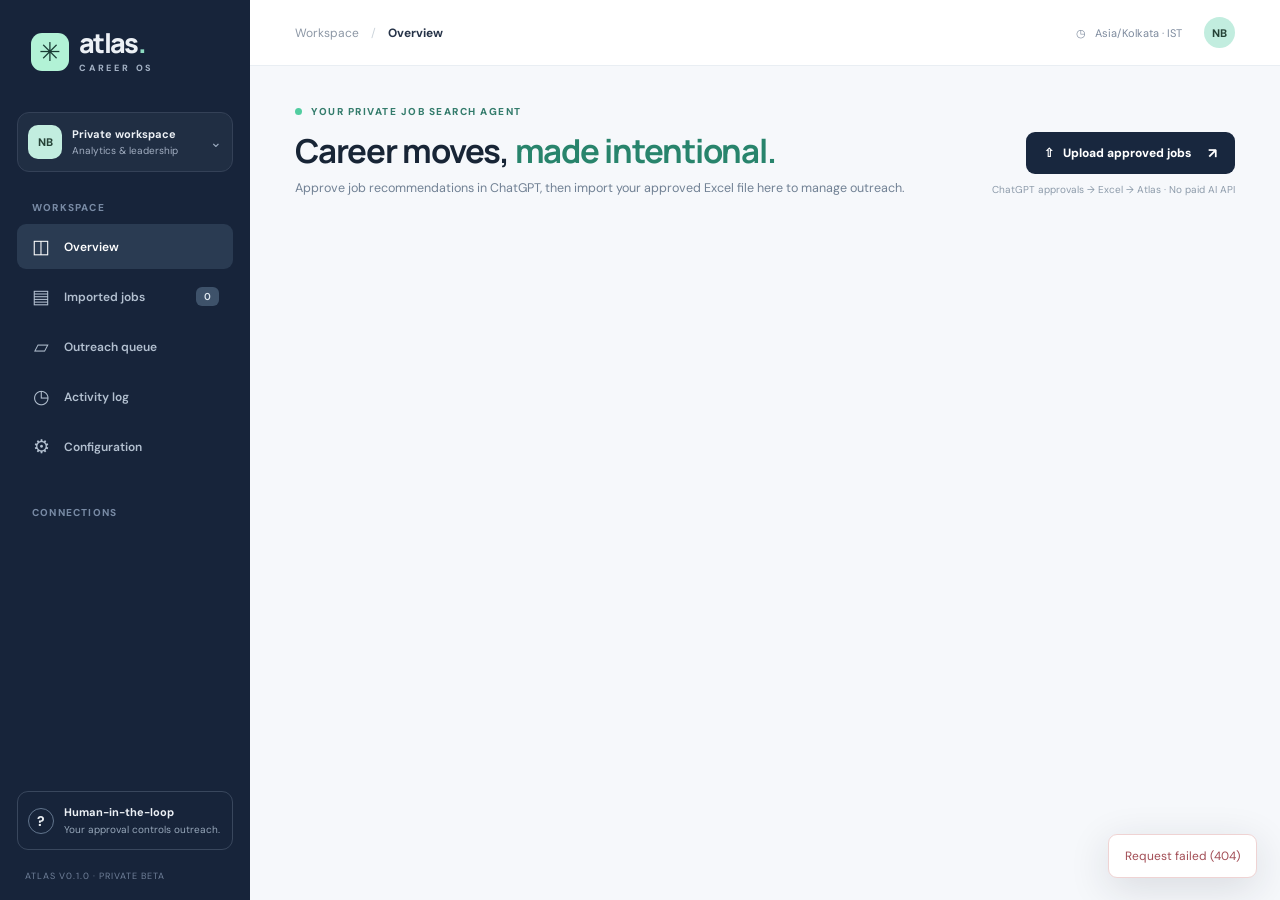
==== public/index.html @ c406265d "Fix email-only and LinkedIn-only contact import, plus re-import recovery" ====
<!doctype html>
<html lang="en"><head>
  <meta charset="utf-8"><meta name="viewport" content="width=device-width,initial-scale=1"/>
  <meta name="theme-color" content="#17253a"/>
  <title>Atlas — Career OS</title>
  <style>
@import url('https://fonts.googleapis.com/css2?family=DM+Sans:wght@400;500;600;700;800&family=Manrope:wght@400;500;600;700;800&display=swap');
:root{--ink:#182536;--muted:#728092;--line:#e8edf2;--canvas:#f6f8fb;--white:#fff;--green:#177c65;--teal:#6ed6b2;--blue:#365fcb;--sidebar:#17243a;--radius:16px;--shadow:0 12px 32px rgba(23,36,58,.04)}
*{box-sizing:border-box}body{margin:0;background:var(--canvas);color:var(--ink);font-family:'DM Sans',Arial,sans-serif;font-size:14px}button,input,select,textarea{font:inherit}button{cursor:pointer}a{color:var(--blue);text-decoration:none}a:hover{text-decoration:underline}.app-shell{display:flex;min-height:100vh}.sidebar{width:250px;flex-shrink:0;display:flex;flex-direction:column;background:var(--sidebar);color:#ecf0f5;padding:29px 17px 18px;min-height:100vh;position:sticky;top:0;height:100vh}.brand{display:flex;align-items:center;gap:10px;margin:0 14px 38px}.brand-mark{width:38px;height:38px;background:#b2f2d6;color:#193b34;border-radius:11px;font-size:26px;display:flex;align-items:center;justify-content:center;line-height:1}.brand strong{font:800 27px 'Manrope',sans-serif;letter-spacing:-1.7px;line-height:1}.brand-dot{color:#8cdbc1}.brand small{display:block;font-size:9px;letter-spacing:2.8px;color:#a3b1c4;font-weight:800;margin-top:5px}.workspace{border:1px solid #344157;background:#202e43;border-radius:12px;padding:12px 10px;display:flex;align-items:center;gap:10px;margin:0 0 29px}.workspace-avatar,.top-avatar{width:34px;height:34px;flex-shrink:0;border-radius:10px;background:#c2eddf;color:#254236;display:grid;place-items:center;font-size:11px;font-weight:800}.workspace strong,.workspace small{display:block;font-size:11px}.workspace strong{font-weight:700}.workspace small{color:#a2aec1;margin-top:3px;font-size:10px}.chevron{margin-left:auto;color:#9cacc0}.nav-label{padding-left:15px;margin-bottom:10px;color:#788aa4;font-size:10px;font-weight:800;letter-spacing:1.2px}.side-nav{display:flex;flex-direction:column;gap:5px}.nav-item{display:flex;align-items:center;gap:13px;width:100%;padding:13px 14px;border:0;background:transparent;color:#b3c0d0;border-radius:9px;text-align:left;font-weight:600;font-size:12px;transition:.15s}.nav-item.active,.nav-item:hover{background:#2a3b52;color:#fff}.nav-ico{font-size:19px;line-height:1;width:20px;display:grid;place-items:center;font-weight:400}.nav-count{margin-left:auto;background:#3e526a;color:#dfe7ef;border-radius:6px;padding:3px 8px;font-size:10px}.connected-label{margin-top:37px}.integration-sidebar{padding:0 14px;display:grid;gap:16px}.side-connection{display:flex;align-items:center;gap:10px;color:#bec9d8;font-size:12px}.service-icon{width:19px;height:19px;border-radius:6px;background:#35455d;display:grid;place-items:center;font-weight:700;color:#d7e4f5}.service-status{margin-left:auto;width:7px;height:7px;background:#66758a;border-radius:100%}.service-status.connected{background:#68dcaa}.sidebar-foot{margin-top:auto}.sidebar-help{display:flex;align-items:center;gap:10px;border:1px solid #39475d;border-radius:11px;padding:13px 10px}.help-icon{border:1px solid #62758d;border-radius:50%;width:26px;height:26px;display:grid;place-items:center;font-weight:800}.sidebar-help strong,.sidebar-help small{display:block;font-size:11px}.sidebar-help small{font-size:10px;color:#97a7ba;margin-top:4px}.sidebar-version{margin:20px 8px 0;font-size:9px;letter-spacing:1px;color:#71819a}.main{flex:1;min-width:0}.topbar{height:66px;border-bottom:1px solid #e9eef3;background:#fff;display:flex;align-items:center;justify-content:space-between;padding:0 45px}.top-left,.top-right{display:flex;align-items:center;gap:22px}.breadcrumb{color:#8c97a5;font-size:12px}.breadcrumb span{padding:0 9px;color:#ccd4db}.breadcrumb strong{color:#273449;font-weight:700}.timezone{font-size:11px;color:#7e8b9e}.top-avatar{width:31px;height:31px;border-radius:50%}.mobile-menu{display:none;background:none;border:0;color:var(--ink);font-size:24px}.page{max-width:1480px;margin:auto;padding:39px 45px 80px}.hero{display:flex;justify-content:space-between;align-items:flex-end;gap:22px;margin-bottom:28px}.eyebrow{font-size:10px;font-weight:800;letter-spacing:1.5px;color:#347c6c;display:flex;align-items:center;gap:9px}.eyebrow-dot{width:7px;height:7px;background:#51cda0;border-radius:50%}h1{font-family:Manrope,sans-serif;font-size:33px;line-height:1.32;letter-spacing:-1.25px;margin:11px 0 7px}h1 em{font-style:normal;color:#28846c}.hero p{color:#718194;margin:0;font-size:12.5px}.hero-side{display:flex;flex-direction:column;align-items:flex-end;gap:9px}.hero-side small{color:#8d9baa;font-size:10px}.btn{border:1px solid transparent;padding:11px 17px;border-radius:9px;display:inline-flex;align-items:center;gap:9px;font-size:12px;font-weight:800;transition:transform .1s,background .1s}.btn:hover{transform:translateY(-1px);text-decoration:none}.btn-dark{background:#18273e;color:#fff}.btn-dark:hover{background:#2c4568}.btn-dark span{font-size:14px;margin-left:8px}.btn-ghost{background:#fff;border-color:#dfe6ed;color:#263448}.btn-green{background:#e5f6ee;border-color:#c7e9d9;color:#187b61}.btn-red{background:#fff0f1;border-color:#ffdee0;color:#c0525c}.btn-small{padding:8px 12px;font-size:11px}.btn[disabled]{opacity:.48;cursor:not-allowed;transform:none}.notice{display:flex;gap:13px;align-items:center;margin:0 0 25px;border-radius:10px;border:1px solid #eedfbc;background:#fffaf0;padding:12px 15px;color:#8b6a2c;font-size:11.5px}.notice strong{margin-right:4px}.notice i{background:#f4e6c7;border-radius:7px;width:26px;height:26px;display:grid;place-items:center;font-style:normal;font-weight:800}.metrics{display:grid;grid-template-columns:repeat(4,minmax(0,1fr));gap:17px;margin-bottom:30px}.metric{background:#fff;border:1px solid #e8edf2;border-radius:14px;padding:19px 20px;box-shadow:var(--shadow)}.metric-top{display:flex;align-items:center;justify-content:space-between;color:#8291a1;font-size:11px;font-weight:600}.metric-icon{width:30px;height:30px;display:grid;place-items:center;border-radius:9px;background:#eaf4ff;color:#447ac9;font-size:17px}.metric-icon.green{background:#eaf7f0;color:#1b906b}.metric-icon.orange{background:#fff4e5;color:#bd8742}.metric-icon.purple{background:#f1edff;color:#8261bf}.metric-number{font:800 31px Manrope,sans-serif;letter-spacing:-1.5px;margin:15px 0 6px}.metric-trend{font-size:10px;color:#8e9cab}.metric-trend strong{color:#27866e;font-weight:700}.content-grid{display:grid;grid-template-columns:minmax(450px,1.34fr) minmax(355px,1fr);gap:23px}.panel{border:1px solid var(--line);border-radius:15px;background:#fff;box-shadow:var(--shadow);overflow:hidden}.panel-head{padding:21px 23px 18px;display:flex;justify-content:space-between;align-items:center;gap:12px;border-bottom:1px solid #edf0f4}.panel-head h2{font:800 15px Manrope,sans-serif;margin:0;letter-spacing:-.25px}.panel-head small{display:block;color:#9aabb8;font-size:10px;margin-top:5px;font-weight:500}.panel-head .link-button{font-size:11px;font-weight:800;color:#418c77;border:0;background:none;padding:5px}.filters{display:flex;align-items:center;gap:7px;margin:15px 23px 8px;flex-wrap:wrap}.filter{border:0;background:transparent;color:#8795a4;font-size:11px;font-weight:700;padding:7px 11px;border-radius:7px}.filter.active{color:#2b6758;background:#eaf5ef}.search-field{margin-left:auto;padding:7px 9px;border:1px solid #e5ebf1;border-radius:8px;min-width:145px;width:156px;outline:none;color:#26394c;font-size:10px}.job-list{padding:0 14px 11px}.job-card{display:flex;gap:12px;padding:17px 12px 16px;border-bottom:1px solid #eef1f4;border-radius:9px;cursor:pointer;transition:background .16s}.job-card:last-child{border-bottom:0}.job-card:hover,.job-card.selected{background:#f5faf7}.company-icon{flex-shrink:0;width:39px;height:39px;border:1px solid #e6edf3;border-radius:11px;display:grid;place-items:center;background:#f8fafc;font-weight:900;color:#536b87;font-size:17px}.job-summary{flex:1;min-width:0}.job-row-top{display:flex;justify-content:space-between;gap:8px;align-items:flex-start}.job-title{font-size:12px;font-weight:800;line-height:1.45;color:#203049}.job-company{margin:5px 0 8px;font-size:11px;color:#7b8799}.job-tags{display:flex;align-items:center;gap:7px;flex-wrap:wrap}.tag{font-size:10px;color:#738194;border:1px solid #e4eaf0;padding:4px 7px;border-radius:5px;background:#fff}.tag.demo{color:#956c3e;border-color:#ead8bd;background:#fff8ea}.tag.green{color:#167d61;border-color:#d4eadf;background:#edf9f3}.tag.soft{border:0;background:#f0f4f7}.mini-score{font:800 13px Manrope,sans-serif;color:#137e61;white-space:nowrap}.mini-score small{color:#9aaaba;font-size:10px;font-weight:500}.job-bottom{display:flex;justify-content:space-between;align-items:center;margin-top:13px;gap:6px;color:#a0acb7;font-size:10px}.job-bottom strong{font-weight:700;color:#5d7183}.detail-body{padding:22px 23px}.detail-hero{display:flex;gap:13px;align-items:flex-start}.detail-logo{width:46px;height:46px;background:#eaf1fb;border-radius:12px;display:grid;place-items:center;font-size:22px;color:#4d6590;font-weight:800}.detail-hero-main{flex:1}.detail-title{margin:0;font:800 17px Manrope,sans-serif;letter-spacing:-.5px;line-height:1.35}.detail-company{margin:5px 0 10px;color:#8695a4;font-size:11px}.detail-stat-row{display:flex;gap:10px;flex-wrap:wrap;margin:13px 0 22px}.detail-pill{font-size:10px;background:#f3f7fa;color:#6f8397;padding:6px 9px;border-radius:6px}.section-title{font-size:11px;font-weight:800;color:#304057;letter-spacing:.2px;margin:18px 0 10px}.fit-box{border:1px solid #e5f0e9;background:#f5fbf7;border-radius:10px;padding:13px;display:flex;gap:10px}.fit-bubble{background:#cbeedc;color:#167758;display:grid;place-items:center;width:31px;height:31px;border-radius:50%;flex-shrink:0;font-weight:900}.fit-box strong{display:block;font-size:11px;color:#276b50}.fit-box p{margin:4px 0 0;font-size:10.5px;line-height:1.55;color:#647f72}.contact-box{border:1px solid #e9edf2;border-radius:10px;padding:12px;margin:8px 0}.contact-top{display:flex;align-items:center;gap:9px}.contact-avatar{width:31px;height:31px;border-radius:9px;display:grid;place-items:center;background:#f2f5f9;font-weight:700;color:#8191a3}.contact-info{flex:1;min-width:0}.contact-info strong{display:block;font-size:11px}.contact-info small{display:block;color:#8a99a8;font-size:10px;margin-top:3px}.contact-box p{font-size:10px;color:#7d8c98;line-height:1.5;margin:10px 0 3px}.contact-link{font-size:10px;font-weight:700;color:#3c7cab}.contact-unknown{font-size:11px;color:#a0acb7;background:#fafbfc;border:1px dashed #dce5eb;padding:13px;border-radius:9px}.detail-actions{display:flex;gap:8px;margin-top:22px;flex-wrap:wrap}.detail-note{margin-top:11px;color:#a2adb6;font-size:10px;line-height:1.5}.summary-mini{font-size:11px;line-height:1.65;color:#738398;margin-top:10px}.caps{font-size:10px;letter-spacing:1px;font-weight:800;color:#8d9cad}.empty{padding:45px 25px;text-align:center;color:#8f9daa;font-size:12px}.empty-icon{font-size:38px;margin-bottom:8px}.section-top{display:flex;justify-content:space-between;align-items:center;gap:12px;margin:13px 0 18px}.section-top h2{font:800 19px Manrope,sans-serif;margin:0}.section-top p{font-size:12px;color:#8493a3;margin:6px 0 0}.wide-panel{padding:0 0 8px}.outreach-table{width:100%;border-collapse:collapse}.outreach-table th{text-transform:uppercase;letter-spacing:.8px;font-size:9px;color:#95a4b2;text-align:left;border-bottom:1px solid #edf0f4;padding:15px 20px}.outreach-table td{border-bottom:1px solid #f1f3f5;padding:18px 20px;font-size:11px;color:#67788b}.outreach-table tr:last-child td{border-bottom:none}.outreach-table td strong{display:block;color:#26384b;font-size:11px;margin-bottom:6px}.outreach-table td small{color:#97a5b3}.status{font-weight:700;border-radius:20px;padding:5px 9px;display:inline-block;font-size:10px;white-space:nowrap;background:#eef3f8;color:#536a80}.status.draft_ready,.status.scheduled,.status.approved,.status.followup_scheduled{background:#e4f6ed;color:#1c8062}.status.responded,.status.reply_received{background:#e8edff;color:#4367ab}.status.pending_contact,.status.awaiting_gmail,.status.needs_attention{background:#fff2df;color:#ae7432}.status.cancelled,.status.rejected{background:#ffeded;color:#b35c63}.status.demo_draft{background:#fff8e8;color:#a5752a}.config-grid{display:grid;grid-template-columns:repeat(2,minmax(0,1fr));gap:17px}.config-panel{padding:22px}.config-panel h3{margin:0 0 17px;font:800 14px Manrope,sans-serif}.config-row{display:flex;align-items:center;justify-content:space-between;border-bottom:1px solid #eef1f4;padding:11px 0;gap:14px;font-size:11px}.config-row:last-child{border:0}.config-row span{color:#8793a2}.config-row strong{font-size:11px;font-weight:700;color:#334357}.activity-row{display:flex;gap:15px;padding:16px 23px;border-bottom:1px solid #f0f2f5}.activity-dot{width:9px;height:9px;background:#8ccbb4;border-radius:50%;margin-top:5px;flex-shrink:0}.activity-row strong{font-size:11px;text-transform:capitalize}.activity-row p{margin:4px 0;color:#99a8b7;font-size:10px}.activity-row time{margin-left:auto;color:#a3aeba;font-size:10px;white-space:nowrap}.modal{border:0;padding:0;border-radius:18px;box-shadow:0 24px 100px rgba(0,0,0,.2);width:min(470px,calc(100vw - 28px))}.modal::backdrop{background:rgba(17,29,46,.58)}.modal-content{padding:27px;position:relative}.modal h2{margin:0 0 7px;font:800 19px Manrope,sans-serif}.modal p{font-size:11px;line-height:1.6;color:#8594a6;margin:0 0 18px}.modal-close{position:absolute;top:18px;right:20px;border:0;background:#f2f5f8;font-size:20px;color:#576a7f;border-radius:7px;width:29px;height:29px}.form-label{display:block;font-weight:800;font-size:11px;color:#596d81;margin:13px 0 6px}.form-input{display:block;width:100%;border:1px solid #dfe7ee;border-radius:8px;padding:10px 11px;font-size:12px;outline:none}.form-input:focus{border-color:#6caa92}.form-textarea{min-height:92px;resize:vertical}.modal .btn{margin-top:20px;width:100%;justify-content:center}.toast-host{position:fixed;z-index:30;right:23px;bottom:22px;display:grid;gap:9px}.toast{border:1px solid #d4e7df;background:#fff;box-shadow:0 10px 40px #1a253323;max-width:350px;padding:12px 16px;border-radius:9px;color:#285c4b;font-size:12px;line-height:1.5}.toast.error{border-color:#efd3d3;color:#a24d55}.readonly-code{font-family:monospace;font-size:11px;padding:10px;background:#f5f7f9;border:1px solid #edf0f3;border-radius:8px;overflow:auto}.source-link{display:inline-flex;align-items:center;gap:4px;margin-top:10px;font-size:11px;font-weight:700}.muted{color:#8e9eac}.two-buttons{display:flex;gap:8px;flex-wrap:wrap}.hint{font-size:10px;color:#93a0ae;margin-top:8px;line-height:1.5}.settings-banner{padding:14px 17px;margin-bottom:18px;border:1px solid #dfebee;border-radius:10px;background:#f5faff;font-size:11px;color:#586f82}.notice.warn{border-color:#f0dfc3;background:#fff8ed}.action-inline{font-size:10px;color:#477ea4;border:0;background:transparent;padding:6px 0;font-weight:800}.job-meta{display:flex;align-items:center;gap:10px;flex-wrap:wrap}
@media (min-width:1500px){.page{padding-left:55px;padding-right:55px}.content-grid{grid-template-columns:1.25fr .9fr}}
@media (max-width:1190px){.sidebar{width:215px}.topbar{padding:0 25px}.page{padding:30px 25px 70px}.content-grid{grid-template-columns:1fr 0.92fr}.metrics{gap:11px}.metric{padding:16px 14px}.panel-head{padding:18px}.detail-body{padding:18px}}
@media (max-width:950px){.content-grid{grid-template-columns:1fr}.metrics{grid-template-columns:repeat(2,minmax(0,1fr))}.hero h1{font-size:27px}.sidebar{width:196px;padding-left:10px;padding-right:10px}}
@media (max-width:680px){.sidebar{position:fixed;z-index:20;left:-260px;top:0;height:100dvh;width:248px;transition:left .2s}.app-shell.open .sidebar{left:0}.mobile-menu{display:block}.topbar{height:58px;padding:0 19px}.page{padding:28px 16px 55px}.hero{display:block}.hero h1{font-size:26px;letter-spacing:-1px}.hero-side{align-items:flex-start;margin-top:20px}.metrics{gap:9px;margin-bottom:17px}.metric{padding:15px 13px}.metric-top{font-size:10px}.metric-number{font-size:26px}.content-grid{gap:14px}.filters{margin:12px 11px}.search-field{width:115px;min-width:110px}.panel-head{padding:17px}.detail-body{padding:17px}.top-right .timezone{display:none}.config-grid{grid-template-columns:1fr}.outreach-table{display:block;overflow-x:auto}.outreach-table th,.outreach-table td{padding:12px;white-space:nowrap}.section-top{display:block}.section-top button{margin-top:12px}}

/* Reviewed Gemini application: wider, scrollable, accessible on small screens. */
.modal.review-modal{width:min(760px,calc(100vw - 28px));max-height:90vh;overflow-y:auto}
.modal.review-modal .resume-bullet{accent-color:#1c8062}

</style>
</head><body>
  <div class="app-shell" id="app-shell">
    <aside class="sidebar">
      <div class="brand"><span class="brand-mark">✳</span><span><strong>atlas<span class="brand-dot">.</span></strong><small>CAREER OS</small></span></div>
      <div class="workspace"><div class="workspace-avatar">NB</div><div><strong>Private workspace</strong><small>Analytics & leadership</small></div><span class="chevron">⌄</span></div>
      <div class="nav-label">WORKSPACE</div>
      <nav class="side-nav">
        <button data-page="overview" class="nav-item active"><span class="nav-ico">◫</span><span>Overview</span></button>
        <button data-page="jobs" class="nav-item"><span class="nav-ico">▤</span><span>Imported jobs</span><span id="nav-job-count" class="nav-count">0</span></button>
        <button data-page="outbox" class="nav-item"><span class="nav-ico">▱</span><span>Outreach queue</span></button>
        <button data-page="activity" class="nav-item"><span class="nav-ico">◷</span><span>Activity log</span></button>
        <button data-page="settings" class="nav-item"><span class="nav-ico">⚙</span><span>Configuration</span></button>
      </nav>
      <div class="nav-label connected-label">CONNECTIONS</div>
      <div class="integration-sidebar" id="sidebar-connections"></div>
      <div class="sidebar-foot"><div class="sidebar-help"><span class="help-icon">?</span><span><strong>Human-in-the-loop</strong><small>Your approval controls outreach.</small></span></div><div class="sidebar-version">ATLAS V0.1.0 · PRIVATE BETA</div></div>
    </aside>
    <main class="main">
      <header class="topbar"><div class="top-left"><button class="mobile-menu" id="toggle-menu" aria-label="Toggle menu">☰</button><span class="breadcrumb">Workspace <span>/</span> <strong id="breadcrumb-page">Overview</strong></span></div><div class="top-right"><span class="timezone">◷ &nbsp; Asia/Kolkata · IST</span><div class="top-avatar">NB</div></div></header>
      <div class="page" id="page-content">
        <section class="hero"><div><div class="eyebrow"><span class="eyebrow-dot"></span> YOUR PRIVATE JOB SEARCH AGENT</div><h1>Career moves, <em>made intentional.</em></h1><p>Approve job recommendations in ChatGPT, then import your approved Excel file here to manage outreach.</p></div><div class="hero-side"><button class="btn btn-dark" id="import-sheet">⇧ &nbsp; Upload approved jobs <span>↗</span></button><small id="run-note">ChatGPT approvals → Excel → Atlas · No paid AI API</small></div></section>
        <div id="demo-banner"></div>
        <div class="metrics" id="metrics"></div>
        <div id="main-view"></div>
      </div>
    </main>
  </div>
  <div class="toast-host" id="toasts"></div>
  <dialog class="modal" id="form-dialog"><div class="modal-content"><button class="modal-close" id="close-dialog" aria-label="Close">×</button><div id="modal-inner"></div></div></dialog>
  <script>
const state = { data:null, dashboard:null, page:'overview', selected:'', filter:'all', search:'', dashboardFilter:'all', dashboardPage:1, jobPage:1, importIds:[], refreshBusy:false };
let rrAutoTimer=null;
let rrBusy=false;
const $ = id => document.getElementById(id);
const escapeHtml = v => String(v??'').replace(/[&<>"']/g,c=>({'&':'&amp;','<':'&lt;','>':'&gt;','"':'&quot;',"'":'&#39;'}[c]));
const safeUrl = v => {try{const u=new URL(v);return ['http:','https:'].includes(u.protocol)?escapeHtml(u.href):''}catch{return ''}};
const fmt = s => {if(!s)return 'Not scheduled';try{return new Date(s.endsWith('Z')||s.includes('+')?s:s+'Z').toLocaleString('en-IN',{dateStyle:'medium',timeStyle:'short',timeZone:'Asia/Kolkata'})+' IST'}catch{return s}};
const initials = s => String(s||'?').split(/[ \-]+/).filter(Boolean).slice(0,2).map(x=>x[0].toUpperCase()).join('');
const sClass = s => String(s||'').replace(/[^a-z_]/ig,'');
const jobOf = id => state.data?.jobs.find(j=>j.id===id);
const api = async (path,opts={}) => {const r=await fetch(path,{headers:{'Content-Type':'application/json'},...opts});const d=await r.json().catch(()=>({}));if(!r.ok)throw Error(d.detail||`Request failed (${r.status})`);return d};
function toast(message,error=false){const n=document.createElement('div');n.className='toast'+(error?' error':'');n.textContent=message;$('toasts').appendChild(n);setTimeout(()=>n.remove(),5100)}
async function load(){if(state.refreshBusy)return;state.refreshBusy=true;try{const [overview,dashboard]=await Promise.all([api('/api/overview'),api('/api/outreach/dashboard').catch(()=>null)]);state.data=overview;state.dashboard=dashboard;if(!state.data.jobs.some(j=>j.id===state.selected&&j.status!=='archived'))state.selected=state.data.jobs.find(j=>j.status!=='archived')?.id||'';render()}catch(err){if(err.message.includes('Sign in')){showLogin()}else if(err.message.includes('PostgreSQL')||err.message.includes('DATABASE_URL')){showSetup()}else toast(err.message,true)}finally{state.refreshBusy=false}}
function showLogin(){$('page-content').innerHTML=`<section class="panel" style="margin:70px auto;max-width:520px;padding:40px;text-align:center"><div style="font-size:35px">✳</div><h1>Welcome to Atlas</h1><p class="summary-mini">A private workspace for research, approvals and Gmail outreach. Sign in with the Google account configured as the owner.</p><a class="btn btn-dark" href="/api/auth/google/start">Sign in with Google ↗</a></section>`}
function showSetup(){$('page-content').innerHTML=`<section class="panel" style="margin:70px auto;max-width:650px;padding:40px;text-align:center"><div style="font-size:35px">✳</div><h1>One more step: connect the database</h1><p class="summary-mini">Your Google sign-in worked, but Atlas needs persistent PostgreSQL storage before real job search and approvals can be saved. No data has been lost or emailed.</p><a class="btn btn-dark" href="https://vercel.com/dashboard/stores" target="_blank" rel="noopener noreferrer">Set up PostgreSQL ↗</a> &nbsp; <a class="btn btn-ghost" href="/">View setup checklist</a></section>`}
function setPage(page){state.page=page;render();window.scrollTo({top:0,behavior:'smooth'});$('app-shell').classList.remove('open')}
function render(){if(!state.data)return;const d=state.data;document.querySelectorAll('.nav-item').forEach(x=>x.classList.toggle('active',x.dataset.page===state.page));const labels={overview:'Overview',jobs:'Imported jobs',outbox:'Outreach queue',activity:'Activity log',settings:'Configuration',progress:'Import progress'};$('breadcrumb-page').textContent=labels[state.page];$('nav-job-count').textContent=d.jobs.filter(j=>j.status==='discovered').length;
$('run-note').textContent=d.integrations.gemini?'AI email review · Scheduled sends require active scheduler':'ChatGPT approvals → Excel → Atlas';
$('demo-banner').innerHTML=d.demo?`<div class="notice"><i>!</i><div><strong>DEMO ENVIRONMENT</strong> — All five sample companies and openings are fictional. No real jobs, contacts, messages or emails are being sent. Connect integrations for live use.</div></div>`:(!d.jobs.length)?`<div class="notice"><i>⇧</i><div><strong>READY FOR YOUR FIRST IMPORT</strong> — Review and approve jobs in ChatGPT, then upload the approved Excel/CSV file. No paid AI API is needed.</div></div>`:'';
const connections=[['Google Gmail','G',d.integrations.gmail],['Spreadsheet import','▤',true],['RocketReach','R',d.integrations.rocketreach],['Email drafting model','✦',d.integrations.gemini]];
$('sidebar-connections').innerHTML=connections.map(x=>`<div class="side-connection"><span class="service-icon">${x[1]}</span><span>${x[0]}</span><span class="service-status ${x[2]?'connected':''}" title="${x[2]?'Configured':'Not configured'}"></span></div>`).join('');
$('metrics').innerHTML=metricCards();$('metrics').style.display=['overview','jobs'].includes(state.page)?'grid':'none';
const view=$('main-view');if(state.page==='overview'||state.page==='jobs'){view.innerHTML=`<div class="content-grid">${jobPanel()}${detailPanel()}</div>`}else if(state.page==='progress'){view.innerHTML=progressPage()}else if(state.page==='outbox'){view.innerHTML=outboxPanel()}else if(state.page==='activity'){view.innerHTML=activityPanel()}else{view.innerHTML=settingsPanel()}
 scheduleRocketReachRecheck();
}
function metricCards(){const d=state.data;const approved=d.jobs.filter(j=>['approved','reply_received'].includes(j.status)).length;const scheduled=d.outreach.filter(o=>['draft_ready','scheduled','followup_scheduled','demo_draft','awaiting_gmail','pending_contact'].includes(o.status)).length;const replies=d.outreach.filter(o=>o.last_reply_at).length;
return [
 ['Opportunities found',d.jobs.length,'Search results in workspace','▤',''],
 ['Jobs approved',approved,'Approved after your review','✓','green'],
 ['Outreach in pipeline',scheduled,'Drafted, pending or scheduled','↗','orange'],
 ['Recruiter replies',replies,'Automatically logged to tracker','✉','purple']
].map(x=>`<div class="metric"><div class="metric-top"><span>${x[0]}</span><span class="metric-icon ${x[4]}">${x[3]}</span></div><div class="metric-number">${x[1]}</div><div class="metric-trend">${x[2]}</div></div>`).join('')}
function jobsFiltered(){let jobs=state.data.jobs.filter(j=>j.status!=='archived').filter(j=>state.filter==='all'||(state.filter==='new'&&j.status==='discovered')||(state.filter==='approved'&&j.status==='approved')||(state.filter==='replies'&&j.status==='reply_received'));
if(state.search){const q=state.search.toLowerCase();jobs=jobs.filter(j=>(j.company+' '+j.title+' '+j.location).toLowerCase().includes(q))}return jobs}
function jobPanel(){let jobs=jobsFiltered();return `<section class="panel"><div class="panel-head"><div><h2>${state.page==='overview'?'Recommended opportunities':'Job discovery'}</h2><small>Ranked by skills, leadership fit and contact accessibility</small></div><div><button class="link-button" data-action="show-progress">◷ Automation progress</button> <button class="link-button" data-action="import">+ Add job</button></div></div><div class="filters">${[['all','All roles'],['new','New'],['approved','Approved'],['replies','Replies']].map(([k,t])=>`<button class="filter ${state.filter===k?'active':''}" data-filter="${k}">${t}</button>`).join('')}<input class="search-field" id="job-search" value="${escapeHtml(state.search)}" placeholder="⌕ Search roles..." aria-label="Search roles"></div><div class="job-list">${jobs.length?jobs.slice((state.jobPage-1)*20,state.jobPage*20).map(jobCard).join(''):`<div class="empty"><div class="empty-icon">⌕</div>No matching jobs in this view.</div>`}</div><p style="padding:10px">Page ${state.jobPage} / ${Math.max(1,Math.ceil(jobs.length/20))} <button data-action="jobs-prev">Previous</button> <button data-action="jobs-next">Next</button></p></section>`}
function jobCard(j){return `<div class="job-card ${j.id===state.selected?'selected':''}" data-job="${j.id}" tabindex="0"><div class="company-icon">${escapeHtml(initials(j.company))}</div><div class="job-summary"><div class="job-row-top"><div><div class="job-title">${escapeHtml(j.title)}</div><div class="job-company">${escapeHtml(j.company)} · ${escapeHtml(j.location)}</div></div><div class="mini-score">${Number(j.fit_score).toFixed(1)} <small>/10</small></div></div><div class="job-tags"><span class="tag soft">${escapeHtml(j.arrangement)}</span><span class="tag ${j.is_demo?'demo':''}">${j.is_demo?'DEMO':escapeHtml(j.source)}</span>${j.status==='discovered'?'':`<span class="tag green">${escapeHtml(j.status.replaceAll('_',' '))}</span>`}</div><div class="job-bottom"><span>◷ ${escapeHtml(j.post_age)}</span><span><strong>${j.contacts.length}</strong> contacts identified</span>${!j.is_demo?`<button type="button" class="btn btn-small btn-red" data-action="delete-job" data-id="${j.id}" title="Remove job from imported jobs">Delete</button>`:''}</div></div></div>`}

function contactCard(c,index){if(!c)return `<div class="contact-unknown">Contact ${index} — Not identified. No hiring relationship or email is assumed.</div>`;
const rr=c.rocketreach_status||'not_started';
const canLookup=state.data?.integrations.rocketreach&&c.linkedin_url&&!c.email;
const recheck=['pending','awaiting_email','pending_manual'].includes(rr);
const exhausted=Number(c.rocketreach_lookup_count||0)>=2;
const action=recheck?'rocketreach-check':'rocketreach';
const label=rr==='pending_manual'?'↻ Check existing lookup manually':recheck?'↻ Recheck existing lookup (no new lookup)':rr==='not_started'?'⌕ Find work email via RocketReach':exhausted?'Maximum lookups reached':'↻ Retry paid RocketReach lookup';
const lookupButton=canLookup?`<button class="btn btn-small btn-ghost" style="margin-top:9px" data-action="${action}" data-id="${c.id}" data-retry="${rr!=='not_started'}" ${exhausted&&!recheck?'disabled':''}>${label}</button>`:'';
const next=c.rocketreach_next_check_at?new Date(c.rocketreach_next_check_at).toLocaleTimeString('en-IN',{timeZone:'Asia/Kolkata',hour:'numeric',minute:'2-digit'}):'';
const statusText=rr==='awaiting_email'?'No email yet — automatically rechecking the same lookup':rr==='pending'?'RocketReach is enriching this contact':rr==='pending_manual'?'Still processing — automatic checks paused; you can check again manually':rr==='not_found'?'No professional email after available checks; manual retry may consume another credit':rr.replaceAll('_',' ');
const lookupInfo=rr!=='not_started'&&!c.email?`<p class="hint">RocketReach: ${escapeHtml(statusText)}${next&&recheck?` · Next check around ${escapeHtml(next)} IST`:''}</p>`:'';
return `<div class="contact-box"><div class="contact-top"><div class="contact-avatar">${escapeHtml(initials(c.name))}</div><div class="contact-info"><strong>${escapeHtml(c.name)}</strong><small>${escapeHtml(c.category)} · ${escapeHtml(c.relationship)}</small></div>${c.email?'<span class="status scheduled">Email found</span>':''}</div><p>${escapeHtml(c.reason||'Connection to this opening requires verification.')}</p>${c.email?`<p><b>Email:</b> ${escapeHtml(c.email)} <span class="muted">(${escapeHtml(c.email_status)})</span></p>`:''}${c.linkedin_url?`<a class="contact-link" href="${safeUrl(c.linkedin_url)}" target="_blank" rel="noreferrer">View LinkedIn profile ↗</a>`:''}${lookupInfo}${lookupButton}</div>`}
function detailPanel(){const j=jobOf(state.selected);if(!j)return `<section class="panel"><div class="empty">Choose a job to view hiring contacts and fit.</div></section>`;
const o=j.outreach;return `<section class="panel"><div class="panel-head"><div><h2>Opportunity details</h2><small>Evidence first · No invented contacts</small></div><span class="status ${sClass(j.status)}">${escapeHtml(j.status.replaceAll('_',' '))}</span></div><div class="detail-body"><div class="detail-hero"><div class="detail-logo">${escapeHtml(initials(j.company))}</div><div class="detail-hero-main"><h3 class="detail-title">${escapeHtml(j.title)}</h3><p class="detail-company">${escapeHtml(j.company)} · ${escapeHtml(j.location)}</p><span class="status ${j.is_demo?'demo_draft':'pending_contact'}">${j.is_demo?'DEMO SAMPLE':escapeHtml(j.verification.replaceAll('_',' '))}</span></div></div><div class="detail-stat-row"><span class="detail-pill">◷ ${escapeHtml(j.post_age)}</span><span class="detail-pill">${escapeHtml(j.experience)}</span><span class="detail-pill">${escapeHtml(j.leadership)}</span></div><div class="section-title">WHY YOU MATCH</div><div class="fit-box"><div class="fit-bubble">✓</div><div><strong>Preliminary fit · ${Number(j.fit_score).toFixed(1)}/10</strong><p>${escapeHtml(j.fit_why)}</p></div></div><div class="section-title">HIRING-SIDE CONTACTS <span class="muted">(${j.contacts.length}/2)</span></div>${contactCard(j.contacts[0],1)}${contactCard(j.contacts[1],2)}<button class="action-inline" data-action="contact" data-id="${j.id}">+ Add a contact or verified professional email</button><div class="section-title">POSTING EVIDENCE</div>${j.post_url?`<a class="source-link" target="_blank" rel="noreferrer" href="${safeUrl(j.post_url)}">↗ Open original source (${escapeHtml(j.source)})</a>`:`<p class="summary-mini">No real source exists for this fictional demonstration vacancy.</p>`}<details class="summary-mini"><summary>Read imported job description</summary><div style="white-space:pre-wrap;margin-top:10px;max-height:400px;overflow:auto">${escapeHtml(j.jd||"No detailed JD was imported.")}</div></details><p class="hint">Posting status: ${escapeHtml(j.verification)}. Date source: ${escapeHtml(j.posting_date_kind)}. Gaps: ${escapeHtml(j.gaps)}</p><div class="detail-actions">${!j.is_demo?(state.data?.resumes?.some(r=>r.configured)?`<button class="btn btn-ghost" data-action="gemini-preview" data-id="${j.id}">Review email + choose resume</button>`:`<button class="btn btn-ghost" data-page="settings">Upload a resume first</button>`):''}${j.status==='discovered'?`${state.data?.demo?`<button class="btn btn-green" data-action="approve" data-id="${j.id}">✓ Approve demo job</button>`:''}<button class="btn btn-red" data-action="reject" data-id="${j.id}">× Pass</button>`:o?`<button class="btn btn-dark" data-action="outreach" data-id="${o.id}">↗ View outreach</button>`:''}</div><div class="detail-note">${!j.is_demo?`<button class="btn btn-red" data-action="delete-job" data-id="${j.id}">Delete imported job</button>`:""} Choose your Analytics or Data Science resume. The uploaded PDF is attached unchanged. Atlas never sends from this review flow.</div></div></section>`}
function outreachDashboard(){
 const d=state.dashboard;if(!d)return '<div class="panel">Loading dashboard…</div>';
 const s=d.summary;
 const cards=[['all','Emails sent',s.sent],['replied','Replies received',s.replied],['unread','Unread replies',s.unread],['pending','My action pending',s.action_pending]];
 const rows=d.items.filter(x=>x.sent_at).filter(x=>state.dashboardFilter==='all'||(state.dashboardFilter==='replied'&&x.last_reply_at)||(state.dashboardFilter==='unread'&&x.last_reply_at&&!x.reply_read)||(state.dashboardFilter==='pending'&&x.last_reply_at&&!x.action_done&&!['bounce','out_of_office'].includes(x.last_reply_class)));
 const pages=Math.max(1,Math.ceil(rows.length/15));state.dashboardPage=Math.min(state.dashboardPage,pages);
 const shown=rows.slice((state.dashboardPage-1)*15,state.dashboardPage*15);
 return '<section class="panel" style="padding:18px;margin-bottom:18px"><h3>Outreach tracking dashboard</h3><p>Click a metric to filter.</p><div style="display:flex;gap:12px;flex-wrap:wrap">'+cards.map(([key,label,value])=>'<button data-dashboard-filter="'+key+'" style="cursor:pointer;padding:15px;border:2px solid '+(state.dashboardFilter===key?'#247bba':'#dfe5ec')+';border-radius:10px"><strong>'+value+'</strong><br>'+label+'</button>').join('')+'</div><table class="outreach-table"><thead><tr><th>Job / contact</th><th>Sent</th><th>Reply</th><th>Read</th><th>My action</th></tr></thead><tbody>'+shown.map(x=>'<tr><td><strong>'+escapeHtml(x.company)+'</strong><small style="display:block">'+escapeHtml(x.title)+' · '+escapeHtml(x.contact_name||x.to_email)+'</small></td><td>'+fmt(x.sent_at)+'</td><td>'+(x.last_reply_at?fmt(x.last_reply_at)+' · '+escapeHtml(x.last_reply_class):'Awaiting reply')+'</td><td>'+(x.last_reply_at?'<button class="btn btn-small" data-action="reply-read" data-id="'+x.id+'" data-value="'+!x.reply_read+'">'+(x.reply_read?'Read':'Mark read')+'</button>':'—')+'</td><td>'+(x.last_reply_at?'<button class="btn btn-small" data-action="reply-action" data-id="'+x.id+'" data-value="'+!x.action_done+'">'+(x.action_done?'Done':'Action pending')+'</button>':'—')+'</td></tr>').join('')+'</tbody></table><p>Page '+state.dashboardPage+' / '+pages+' · '+rows.length+' records <button data-action="dashboard-prev">Previous</button> <button data-action="dashboard-next">Next</button></p></section>';
}
function schedulerStatusPanel(){
 const s=state.data?.settings||{};
 const cadence=Number(s.scheduler_cadence_minutes||15);
 const next=new Date(Math.ceil((Date.now()+1000-5*60000)/(cadence*60000))*cadence*60000+5*60000);
 const lastRun=s.scheduler_last_tick?new Date(s.scheduler_last_tick):null;
 const stale=!lastRun||Date.now()-lastRun.getTime()>40*60000;
 const groups=[
  ['Email sending',s.scheduler_send_last_run,s.scheduler_send_last_success,s.scheduler_send_last_result],
  ['Gmail reply checks',s.scheduler_reply_last_run,s.scheduler_reply_last_success,s.scheduler_reply_last_result]
 ];
 return `<section class="panel" style="padding:18px;margin-bottom:16px"><div style="display:flex;justify-content:space-between;gap:10px;flex-wrap:wrap;align-items:center"><h3>Production automation</h3><span class="status ${stale?'needs_attention':'scheduled'}">${stale?'⚠ No recent worker heartbeat':'✓ Worker reported recently'}</span></div><p class="hint">Vercel Schedules targets the full Atlas worker every ${cadence} minutes (next nominal trigger ${fmt(next.toISOString())}). Actual dispatch and delivery can be delayed; verify last attempted and successful checks below.</p><div style="display:grid;grid-template-columns:repeat(auto-fit,minmax(230px,1fr));gap:12px;margin-top:12px">${groups.map(([label,run,success,result])=>`<div style="border:1px solid #dce2ea;border-radius:10px;padding:13px"><strong>${label}</strong><div class="hint">Last attempted: ${run?fmt(run):'Never'}</div><div class="hint">Last successful check: ${success?fmt(success):'Never'}</div><div class="hint" style="overflow-wrap:anywhere">Result: ${escapeHtml(result||'No run recorded')}</div><div class="hint">Next nominal refresh: ${fmt(next.toISOString())}</div></div>`).join('')}</div>${stale?'<p class="hint" style="color:#a45016">Scheduler heartbeat is missing or old; verify that Vercel Schedules deployed and is enabled.</p>':''}</section>`;
}
function outboxPanel(){const rows=state.data.outreach;const overdue=rows.filter(o=>o.status==='scheduled'&&o.due_at&&new Date(o.due_at).getTime()<Date.now()-120000);const heartbeat=state.data.settings?.scheduler_last_tick;const last=heartbeat?new Date(heartbeat).getTime():0;const stale=!last||Date.now()-last>40*60000;const warning=(overdue.length||stale)?`<div class="settings-banner" style="margin:0 0 16px;border:1px solid #e6a45c"><strong>⚠ Scheduled email delivery needs attention.</strong> ${overdue.length?overdue.length+' scheduled email(s) are overdue. ':''}${stale?'No recent successful scheduler heartbeat. ':''}<span>Last heartbeat: ${heartbeat?fmt(heartbeat):'Never recorded'}.</span> <button class="btn btn-small btn-dark" data-action="check-sends">Check due emails now</button><p class="hint">A scheduled status does not prove delivery. Open Vercel → Project → Schedules to verify the recurring trigger if heartbeat is stale.</p></div>`:'';return schedulerStatusPanel()+outreachDashboard()+warning+`<div class="section-top"><div><h2>Reviewed outreach drafts</h2><p>Review drafts, schedule a send, or edit a pending send time.</p></div><div><button class="btn btn-ghost" data-action="check-sends">▶ Check due emails now</button> <button class="btn btn-ghost" data-action="run-automation">Run queued automation</button> <button class="btn btn-ghost" data-action="refresh">↻ Refresh</button></div></div><div class="panel wide-panel"><table class="outreach-table"><thead><tr><th>Opportunity</th><th>Recipient</th><th>Status</th><th>Next action</th><th>Resume / Controls</th></tr></thead><tbody>${rows.length?rows.map(o=>{const j=jobOf(o.job_id);return `<tr><td><strong>${escapeHtml(j?.company||'—')}</strong>${escapeHtml(j?.title||'')}</td><td>${escapeHtml(o.to_email||'Pending discovery')}<small style="display:block;margin-top:5px">${o.gmail_draft_id?'Gmail draft available':'No Gmail draft created'}</small></td><td><span class="status ${sClass(o.status)}">${escapeHtml(o.status.replaceAll('_',' '))}</span></td><td>${fmt(o.due_at)}<small style="display:block;margin-top:5px">Follow-ups: ${o.followup_count}</small></td><td><div class="two-buttons"><a class="btn btn-small btn-ghost" href="/api/outreach/${o.id}/resume.pdf">↓ Resume</a>${o.gmail_draft_id?`<a class="btn btn-small btn-ghost" target="_blank" href="https://mail.google.com/mail/u/0/#drafts">Edit Gmail draft ↗</a>`:''}${['draft_ready','scheduled'].includes(o.status)&&o.gmail_draft_id?`<button class="btn btn-small btn-dark" data-action="schedule" data-id="${o.id}">${o.status==='scheduled'?'Edit schedule':'Schedule'}</button>${o.status==='scheduled'?`<button class="btn btn-small btn-ghost" data-action="unschedule" data-id="${o.id}">Unschedule</button>`:''}`:''}${['draft_ready','scheduled','followup_scheduled','demo_draft','awaiting_gmail','pending_contact','needs_attention'].includes(o.status)?`<button class="btn btn-small btn-red" data-action="cancel" data-id="${o.id}">Cancel</button>`:''}${state.data.demo&&['awaiting_gmail','pending_contact','needs_attention'].includes(o.status)?`<button class="btn btn-small btn-green" data-action="prepare" data-id="${o.id}">Prepare draft</button>`:''}</div>${o.error?`<small style="display:block;color:#b96364;margin-top:7px">${escapeHtml(o.error)}</small>`:''}</td></tr>`}).join(''):`<tr><td colspan="5"><div class="empty">No outreach yet. Approve a suitable job to create one.</div></td></tr>`}</tbody></table></div><div class="settings-banner" style="margin-top:17px">Editing a scheduled draft in Gmail changes what will be sent. Check its recipient, attachment, subject and body before the send time. Follow-ups are disabled.</div>`}
function activityPanel(){const ev=state.data.events;return `<div class="section-top"><div><h2>Activity & audit trail</h2><p>Track every approval, draft, scheduled send and reply.</p></div></div><div class="panel">${ev.length?ev.map(e=>`<div class="activity-row"><div class="activity-dot"></div><div><strong>${escapeHtml(e.action.replaceAll('_',' '))}</strong><p>${e.job_id?escapeHtml(jobOf(e.job_id)?.company||''):'System event'} · ${escapeHtml(Object.keys(e.details||{}).slice(0,2).map(k=>k+': '+String(e.details[k]).slice(0,60)).join(' · '))}</p></div><time>${fmt(e.at)}</time></div>`).join(''):`<div class="empty">No activity recorded yet.</div>`}</div>`}
function settingsPanel(){const d=state.data,i=d.integrations,s=d.settings;const row=(a,b)=>`<div class="config-row"><span>${escapeHtml(a)}</span><strong>${escapeHtml(b)}</strong></div>`;return schedulerStatusPanel()+`<div class="section-top"><div><h2>Atlas configuration</h2><p>Research and job approvals happen in ChatGPT. Atlas stores only the jobs you choose to import.</p></div></div><div class="settings-banner">Your ChatGPT daily job-search task is separate from Atlas. Open the ChatGPT task notification, approve jobs in that conversation, and upload the resulting Excel file here. Atlas does not call an AI search API or a Telegram bot.</div><div class="config-grid"><div class="panel config-panel"><h3>Approved-job import</h3>${row('Source','ChatGPT-approved Excel / CSV')}${row('Maximum import','250 rows per file')}${row('Duplicate detection','By original job URL')}${row('Original source verification','Required before outreach')}${row('Job search API','Disabled')}</div><div class="panel config-panel"><h3>Email calendar</h3>${row('Allowed days','Monday–Friday')}${row('Sending window',s.send_start+'–'+s.send_end+' IST')}${row('Preferred time',s.send_time+' IST')}${row('Automated Excel outreach',s.auto_import_enabled?'Enabled':'Starts on next Excel upload')}${row('Scheduled sending',s.scheduler_ready?'CRON_SECRET configured; verify Vercel Schedules activation and heartbeat':'CRON_SECRET required')}${row('Last worker heartbeat',s.scheduler_last_tick||'No successful heartbeat recorded')}<button class="btn btn-small btn-ghost" data-action="check-replies">Check Gmail replies now</button>${row('Last worker result',s.scheduler_last_result||'None')}<button class="btn btn-small btn-ghost" data-action="scheduler-settings">Edit worker interval (${s.scheduler_interval_minutes||5} min)</button> <button class="btn btn-small btn-ghost" data-action="check-sends">Check due emails now</button><button class="btn btn-small btn-ghost" data-action="holidays">Edit holidays (${(s.holidays||[]).length})</button><p class="hint">Adding a holiday moves pending emails to the next working day at the same time.</p>${row('Follow-ups',s.followup_enabled?'Enabled':'Disabled')}${row('Follow-up interval',s.followup_hours+' elapsed hours')}${row('Maximum attempts',s.max_followups)}</div><div class="panel config-panel"><h3>Connections</h3>${row('Gmail OAuth',i.gmail?'Connected':'Not connected')}${row('Telegram alerts',i.telegram?'Configured':'Needs TELEGRAM_BOT_TOKEN and TELEGRAM_CHAT_ID in Vercel')}<button class="btn btn-small btn-ghost" data-action="test-telegram">Send Telegram test notification</button>${row('Spreadsheet upload','Ready · no paid AI API')}${row('Optional RocketReach',i.rocketreach?'API key configured · lookup unverified':'Not configured')}${row('Gemini API',i.gemini?'Key configured · click Test API':'Not configured')}${row('Gemini model',i.gemini_model||'gemini-3.5-flash-lite')}<button class="btn btn-small btn-ghost" style="margin-top:12px" data-action="email-prompt">Edit email generation prompt</button>${i.gemini?'<button class="btn btn-small btn-ghost" style="margin-top:12px" data-action="gemini-test">Test Gemini API connection</button>':''}<a class="btn btn-green" href="/api/auth/gmail/start" style="margin-top:16px">Connect Gmail separately ↗</a><p class="hint">Gmail access is requested only when you explicitly connect outreach.</p></div><div class="panel config-panel"><h3>Safety & privacy</h3>${row('Execution mode',d.demo?'Local demonstration':'Live environment')}${row('Database',i.database)}${row('ChatGPT job approval','Before import')}${row('Outreach approval','Separate step in Atlas')}${row('OAuth token storage','Encrypted')}${row('Failed/ambiguous send','Held for review')}<p class="hint">Imported posting dates and contact relationships remain unverified until you check original sources.</p></div><div class="panel config-panel"><h3>Your two resumes</h3>
<p class="hint">Upload your final PDFs once. Atlas previews and attaches the selected file unchanged — no rewriting, reformatting or project selection.</p>
${(d.resumes||[]).map(r=>`<form class="fixed-resume-form" data-kind="${r.id}" style="margin-top:18px">
<strong>${escapeHtml(r.label)}</strong><p class="hint">${r.configured?escapeHtml(r.filename)+' · '+r.page_count+' page(s)':'Not uploaded'}</p>
<label class="form-label">${escapeHtml(r.label)} PDF (maximum 4 MB)</label>
<input class="form-input" type="file" name="file" accept="application/pdf,.pdf" required>
${r.configured?'<label class="hint"><input type="checkbox" name="replace" required> Replace the saved PDF for future drafts</label>':''}
<button type="submit" class="btn btn-dark" style="margin-top:10px">${r.configured?'Replace':'Save'} PDF</button></form>`).join('')}
<p class="hint">Existing Gmail drafts keep their original attachment until you explicitly replace the draft.</p></div></div>`}
function modal(html){$('form-dialog').classList.remove('review-modal');$('modal-inner').innerHTML=html;$('form-dialog').showModal()}
function closeModal(){$('form-dialog').close()}
function importDialog(){modal(`<h2>Add a job posting</h2><p>Paste a real job link and the information visible on the page. Imported records are marked unverified until investigated.</p><form id="import-form"><label class="form-label">Company *</label><input class="form-input" name="company" required maxlength="180" placeholder="Company name"><label class="form-label">Job title *</label><input class="form-input" name="title" required maxlength="220" placeholder="Analytics Manager"><label class="form-label">Original post URL *</label><input class="form-input" name="post_url" type="url" pattern="https://.*" required placeholder="https://..."><label class="form-label">Location</label><input class="form-input" name="location" placeholder="Gurugram"><label class="form-label">Job description (optional)</label><textarea class="form-input form-textarea" name="jd" maxlength="6000" placeholder="Paste job description..."></textarea><button class="btn btn-dark" type="submit">Add to pipeline ↗</button></form>`)}

function sheetDialog(){
 if(state.data?.demo){modal('<h2>Spreadsheet import preview</h2><p>The live Atlas workspace accepts Excel and CSV files, validates original job links, and saves contacts to Neon without a paid AI API. This browser-only demo contains fictional data and cannot import real jobs.</p><a class="btn btn-dark" href="/">Go to Atlas sign-in ↗</a>');return;}
 modal(`<h2>Upload approved jobs</h2>
 <p>Approve jobs in your ChatGPT daily digest, then upload the Excel (.xlsx) or CSV containing only those approved jobs. Atlas saves the links and up to two potential hiring contacts per job, and skips duplicate URLs. <strong>No OpenAI API key required.</strong></p>
 <p><a class="btn btn-ghost" href="/api/spreadsheets/template.xlsx" download>↓ Download Excel template</a></p>
 <form id="sheet-import-form"><label class="form-label">Choose completed Excel or CSV file</label>
 <input class="form-input" type="file" name="file" accept=".xlsx,.csv" required>
 <p class="hint">Maximum 2 MB or 250 rows. Accepts the Atlas Jobs template or ChatGPT's Approved Jobs sheet (Company, Role, Job Source URL). Only rows marked Approved are imported when an Approval column exists.</p>
 <button class="btn btn-dark" type="submit">Import and validate jobs ↗</button></form>
 <div style="border-top:1px solid #e5ebf2;margin:22px 0 18px"></div>
 <h3>Or paste CSV directly</h3><p>Useful if a scheduled task provides CSV text instead of an attached spreadsheet.</p>
 <form id="csv-import-form"><textarea class="form-input form-textarea" name="csv_text" rows="5" maxlength="400000" required placeholder="company,title,location,post_url,..."></textarea>
 <button class="btn btn-ghost" type="submit" style="margin-top:10px">Import pasted CSV ↗</button></form>
 <p class="hint">Imported posting dates, job details and hiring relationships are marked unverified until you check the original sources. Import queues outreach; Vercel sends scheduled emails.</p>`);
}
let atlasProgressTimer=null;
async function showAutomationProgress(){state.page='progress';render();await refreshAutomationProgress();return;

 clearInterval(atlasProgressTimer);
 modal('<h2>Excel outreach · live progress</h2><p>Tracking every job and contact. This panel refreshes every 4 seconds while open.</p><div id="atlas-progress-content">Loading events…</div><button class="btn btn-ghost" data-action="progress-refresh">Refresh progress</button>');
 await refreshAutomationProgress();
 atlasProgressTimer=setInterval(()=>{if(!document.getElementById('atlas-progress-content')){clearInterval(atlasProgressTimer);return}refreshAutomationProgress()},4000);
}
async function refreshAutomationProgress(){
 const el=document.getElementById('atlas-progress-content');if(!el)return;
 try{
  const data=await api('/api/automation/progress'+(state.importIds.length?'?job_ids='+encodeURIComponent(state.importIds.join(',')):''));
  const labels={auto_contact_queued:'Queued',auto_contact_processing:'Processing contact',auto_contact_email_search:'Searching RocketReach',auto_contact_email_found:'Email found',auto_contact_enrichment_pending:'Waiting for RocketReach',auto_draft_building:'Building email draft',auto_gmail_draft_created:'Gmail draft created',auto_email_drafted_and_scheduled:'Scheduled ✓',auto_outreach_failed:'Needs attention',auto_job_no_contacts:'No contacts'};
  el.innerHTML=data.jobs.map((j,jobIndex)=>{
   const events=data.events.filter(e=>e.job_id===j.id);
   const contacts=j.contacts.map((contact,index)=>{
    const steps=events.filter(e=>e.outreach_id===contact.outreach_id).slice().reverse();
    const complete=['scheduled','sent','reply_received'].includes(contact.status);
    const percent=complete?100:contact.status==='needs_attention'?100:steps.some(e=>e.action==='auto_gmail_draft_created')?75:steps.some(e=>e.action==='auto_contact_email_found')?40:steps.length?15:0;
    return `<div style="padding:10px 0;border-top:1px solid #e5ebf2"><strong>Contact ${index+1}: ${escapeHtml(contact.contact_name)}</strong> · ${escapeHtml(contact.status.replaceAll('_',' '))}<div style="background:#e5ebf2;height:7px;border-radius:8px;margin:9px 0"><div style="background:${contact.status==='needs_attention'?'#dc6464':'#2b967c'};height:7px;width:${percent}%;border-radius:8px"></div></div><small>${escapeHtml(contact.contact_email||'Email not found yet')}</small><div style="max-height:180px;overflow:auto">${steps.map(e=>`<div style="font-size:12px;padding:4px 0">${escapeHtml(new Date(e.at).toLocaleString())} · ${escapeHtml(labels[e.action]||e.action)}${e.details?.error?' — '+escapeHtml(e.details.error):''}</div>`).join('')||'<small>Waiting for worker</small>'}</div></div>`;
   }).join('');
   return `<div style="border:1px solid #e5ebf2;border-radius:12px;padding:14px;margin:12px 0"><strong>Job ${jobIndex+1} of ${data.jobs.length}: ${escapeHtml(j.company)} — ${escapeHtml(j.title)}</strong>${contacts||'<p>No contact queued</p>'}</div>`;
  }).join('')||'<p>No jobs found.</p>';
 }catch(e){el.textContent='Progress unavailable: '+e.message}
}
function progressPage(){return `<div class="section-top"><div><h2>Imported jobs · live automation</h2><p>Job by job, contact by contact; Vercel handles scheduled delivery.</p></div><button class="btn btn-ghost" data-action="progress-refresh">Refresh</button></div><section class="panel" style="padding:18px"><div id="atlas-progress-content">Loading…</div></section>`}
function sheetResult(result){
 const details=(result.errors||[]).slice(0,20).map(e=>'<li>'+escapeHtml(e)+'</li>').join('');
 modal(`<h2>Import complete</h2><p><strong>${result.created} new jobs</strong> saved in Atlas. ${result.duplicates} duplicate links skipped; ${result.skipped} invalid rows skipped; ${result.contacts_created} potential hiring contacts imported.</p>
 ${details?'<p>Items to review:</p><ul style="max-height:220px;overflow:auto">'+details+'</ul>':''}
 <p class="hint">Every imported job remains unverified until you inspect its original posting. No emails were sent.</p>
 <button class="btn btn-dark" type="button" data-action="show-progress">Track automation progress ↗</button> <button class="btn btn-ghost" type="button" id="import-done">View imported jobs</button>`);
}
async function handleSheetSubmit(form){
 const submit=form.querySelector('button[type="submit"]');
 submit.disabled=true;
 try{
  let result;
  if(form.id==='sheet-import-form'){
   const file=form.querySelector('input[type="file"]').files[0];
   if(!file)throw Error('Select a spreadsheet first.');
   if(file.size>2000000)throw Error('File must be 2 MB or smaller.');
   const response=await fetch('/api/jobs/import-spreadsheet',{method:'POST',body:new FormData(form),credentials:'same-origin'});
   result=await response.json().catch(()=>({detail:'Unexpected server response'}));
   if(!response.ok)throw Error(result.detail||'Spreadsheet upload failed.');
  }else{
   result=await api('/api/jobs/import-csv',{method:'POST',body:JSON.stringify({csv_text:form.querySelector('textarea').value})});
  }
  await load();
setInterval(()=>{if(['outbox','settings','overview','jobs','progress'].includes(state.page)&&!document.querySelector('dialog[open]'))load().then(()=>{if(state.page==='progress')refreshAutomationProgress()})},4000);
  if((result.job_ids||[]).length){
   state.importIds=result.job_ids;
   closeModal();setPage('progress');await refreshAutomationProgress();
   api('/api/automation/run-now',{method:'POST'}).then(()=>refreshAutomationProgress()).catch(e=>toast('Automation worker: '+e.message,true));
  }else sheetResult(result);
  toast(result.created+' new jobs; '+result.contacts_created+' contacts added; '+result.duplicates+' existing jobs');
 }catch(err){
  const message=escapeHtml(err.message||'Unable to import this file.');
  modal(`<h2>Import validation failed</h2><p>${message}</p><p>Atlas accepts both the official <strong>Jobs</strong> template and ChatGPT's <strong>Approved Jobs</strong> export. Check that each row has a company, role and original HTTPS job link.</p><p><a class="btn btn-ghost" href="/api/spreadsheets/template.xlsx" download>↓ Download compatible Excel template</a></p><button class="btn btn-dark" type="button" id="retry-sheet-import">Try another file</button>`);
  toast('Import failed — see validation details.',true);
 }
 finally{submit.disabled=false}
}

async function promptDialog(){
 try{
  const result=await api('/api/search/prompt');
  modal('<h2>Your job-search research prompt</h2><p>Copy this research brief into your scheduled ChatGPT task. Editing it here saves a copy in Atlas but does not automatically update your ChatGPT task.</p><form id="prompt-form"><label class="form-label">Research instructions</label><textarea class="form-input form-textarea" name="prompt" rows="17" minlength="100" maxlength="24000" required style="min-height:300px;width:100%;resize:vertical">'+escapeHtml(result.prompt)+'</textarea><p class="hint">Search engine sources must be cited. No vacancy, date or contact should be invented.</p><button class="btn btn-ghost" type="button" id="copy-research-prompt">Copy prompt for scheduled ChatGPT task</button> <button class="btn btn-dark" type="submit">Save prompt copy ↗</button></form>');
 }catch(err){toast(err.message,true)}
}
async function emailPromptDialog(){
 try{
  const result=await api('/api/email/prompt');
  modal('<h2>Email generation prompt</h2><p>Atlas reads the imported job description, uses these instructions to select relevant approved achievements and draft the opening and closing. Review every email before creating a Gmail draft.</p><form id="email-prompt-form"><label class="form-label">Your instructions</label><textarea class="form-input form-textarea" name="prompt" rows="12" minlength="100" maxlength="6000" required style="min-height:260px;width:100%;resize:vertical">'+escapeHtml(result.prompt)+'</textarea><p class="hint">Career claims remain limited to Atlas’s approved achievement sentences. The imported JD is treated as untrusted source text.</p><button class="btn btn-dark" type="submit">Save email prompt</button></form>');
 }catch(err){toast('Email prompt unavailable: '+err.message,true)}
}

function scheduleDialog(id){
 const row=state.data.outreach.find(x=>x.id===id);if(!row)return;
 const date=row.due_at?new Date(row.due_at):new Date(Date.now()+86400000);
 const parts=new Intl.DateTimeFormat('en-CA',{timeZone:'Asia/Kolkata',year:'numeric',month:'2-digit',day:'2-digit',hour:'2-digit',minute:'2-digit',hourCycle:'h23'}).formatToParts(date);
 const get=k=>parts.find(x=>x.type===k)?.value||'';
 const value=`${get('year')}-${get('month')}-${get('day')}T${row.due_at?get('hour')+':'+get('minute'):state.data.settings.send_time}`;
 modal(`<h2>${row.status==='scheduled'?'Edit scheduled email':'Schedule reviewed email'}</h2><p>Recipient: ${escapeHtml(row.to_email)}. Atlas will send the current Gmail draft at the chosen time if the scheduler is active.</p><form id="schedule-form" data-id="${escapeHtml(id)}"><label class="form-label">Send date and time (IST)</label><input class="form-input" name="due_at" type="datetime-local" value="${value}" required><p class="hint">Manual scheduling: any future day and time, including weekends and holidays. Automatic scheduling rules do not apply. Delivery depends on the scheduler running.</p><button class="btn btn-dark" type="submit">${row.status==='scheduled'?'Save new time':'Schedule email'}</button></form>`);
}
function schedulerSettingsDialog(){
 const value=state.data.settings.scheduler_interval_minutes||5;
 modal(`<h2>Scheduled email worker</h2><p>GitHub checks Atlas every 5 minutes. Choose how frequently Atlas runs the full automation and reply-monitoring tasks. Due emails are checked on every 5-minute heartbeat regardless of this setting.</p><form id="scheduler-settings-form"><label class="form-label">Automation interval</label><select class="form-input" name="interval_minutes">${[5,10,15,30,60].map(n=>`<option value="${n}" ${n===value?'selected':''}>Every ${n} minutes</option>`).join('')}</select><p class="hint">The worker must be running with a valid GitHub Actions secret. This setting cannot make GitHub run faster than 5 minutes.</p><button class="btn btn-dark" type="submit">Save interval</button></form>`);
}
function holidaysDialog(){
 const days=state.data.settings.holidays||[];
 modal(`<h2>Email holidays</h2><p>One YYYY-MM-DD date per line. Pending scheduled emails on a newly added holiday move to the next working day at their chosen time.</p><form id="holidays-form"><textarea class="form-input form-textarea" name="dates" rows="10" placeholder="2026-11-10" style="width:100%">${escapeHtml(days.join('\n'))}</textarea><button class="btn btn-dark" type="submit">Save holidays and recalculate</button></form>`);
}
function contactDialog(id){modal(`<h2>Add hiring-side contact</h2><p>Only add a person whose identity you can support with an original post or professional profile. Email is optional.</p><form id="contact-form" data-jobid="${id}"><label class="form-label">Name *</label><input class="form-input" name="name" required placeholder="Contact's verified name"><label class="form-label">Current role</label><input class="form-input" name="title" placeholder="Talent Acquisition / Director of Analytics"><label class="form-label">LinkedIn profile URL</label><input class="form-input" name="linkedin_url" type="url" placeholder="https://www.linkedin.com/in/..."><label class="form-label">Professional email (optional)</label><input class="form-input" name="email" type="email" placeholder="Only a genuinely sourced address"><label class="form-label">Evidence URL</label><input class="form-input" name="evidence_url" type="url" placeholder="Link to job announcement/profile"><button type="submit" class="btn btn-dark">Save contact</button></form>`)}
function scheduleRocketReachRecheck(){
 if(rrAutoTimer)clearTimeout(rrAutoTimer);
 if(!state.data||!['overview','jobs'].includes(state.page))return;
 const job=jobOf(state.selected);
 const contact=job?.contacts?.find(c=>!c.email&&['pending','awaiting_email'].includes(c.rocketreach_status));
 if(!contact)return;
 const due=Date.parse(contact.rocketreach_next_check_at||'')||Date.now()+15000;
 const delay=Math.min(180000,Math.max(1000,due-Date.now()+1000));
 rrAutoTimer=setTimeout(()=>{if(!rrBusy&&jobOf(state.selected)?.contacts?.some(c=>c.id===contact.id))rocketreachAction(contact.id,true,false,true)},delay);
}
async function rocketreachAction(id,check=false,retry=false,automatic=false){
 if(rrBusy)return;
 if(!check){
  const warning=retry?'Retry RocketReach lookup? This may use ANOTHER paid credit. Atlas first checks the previous lookup and enforces a cooldown.':
    'Start a RocketReach person lookup? This may use a credit. Atlas will recheck this same lookup automatically; no email will be sent.';
  if(!confirm(warning))return;
 }
 rrBusy=true;
 try{
  const endpoint=`/api/contacts/${id}/rocketreach/${check?'check':'lookup'}`;
  const result=await api(endpoint,{method:'POST',body:JSON.stringify({retry:!!retry})});
  await load();
  if(result.status==='returned')toast('Work email found and saved. Verify the hiring relationship before outreach.');
  else if(result.status==='already_found'&&!automatic)toast('Email already exists; no new lookup made.');
  else if(result.status==='not_found'&&!automatic)toast('No work email after rechecks. A paid retry may be available after the cooldown.');
  else if(result.status==='api_error')toast('RocketReach: '+(result.detail||'API error'),true);
  else if(!automatic&&!check)toast('Lookup started. Atlas will recheck this same RocketReach request automatically.');
  else if(!automatic&&check)toast(result.detail||'RocketReach status checked.');
 }catch(e){if(!automatic)toast(e.message,true)}
 finally{rrBusy=false;}
}

async function geminiTest(){
 try{
  toast('Testing Gemini model access…');
  const result=await api('/api/integrations/gemini/test',{method:'POST'});
  toast('Gemini API connected and responding: '+result.model);
 }catch(err){toast('Gemini API test failed: '+err.message,true)}
}
let reviewedJobId = '';
let reviewedPdfPreviewed = false;

async function uploadFixedResume(form){
 const file=form.querySelector('input[type=file]')?.files?.[0];
 if(!file){toast('Select your final PDF.',true);return;}
 const button=form.querySelector('button[type=submit]');
 if(button)button.disabled=true;
 try{
  const data=new FormData();data.append('file',file);
  const current=state.data.resumes.find(r=>r.id===form.dataset.kind);
  if(current?.configured){if(!form.querySelector('[name=replace]')?.checked)throw Error('Confirm replacement first.');data.append('expected_sha256',current.sha256);}
  const response=await fetch('/api/resumes/'+form.dataset.kind,{method:'POST',body:data});
  const result=await response.json().catch(()=>({}));
  if(!response.ok)throw Error(result.detail||'Resume upload failed.');
  await load();
  toast('PDF saved unchanged. Choose this version when reviewing an application.');
 }catch(e){toast(e.message,true)}
 finally{if(button)button.disabled=false;}
}

let reviewResumes=[];
function selectedResume(){
 const selected=reviewResumes.find(r=>r.id===$('reviewed-resume')?.value);
 if(!selected)throw Error('Choose an uploaded resume.');
 return {resume_id:selected.id,resume_sha256:selected.sha256};
}

async function geminiPreview(id){
 try{
  toast('Selecting relevant achievements for your email…');
  const r=await api('/api/jobs/'+id+'/gemini-preview',{method:'POST'});
  if(!r.resumes?.length)throw Error('Resume selection was not returned. Please refresh Atlas.');
  const j=jobOf(id);reviewedJobId=id;reviewedPdfPreviewed=false;reviewResumes=r.resumes;
  const status=r.mode==='ai_email'?'Email draft ready':'Facts-only email draft';
  const warning=r.warning?'<p class="hint" style="color:#a34e3b">'+escapeHtml(r.warning)+'</p>':'';
  const resumePicker='<label class="form-label" for="reviewed-resume">Resume version</label><select class="form-input" id="reviewed-resume">'+r.resumes.map(v=>'<option value="'+v.id+'">'+escapeHtml(v.label+' — '+v.filename)+'</option>').join('')+'</select>';
  const contacts=(j?.contacts||[]).filter(c=>c.email&&c.id);
  const contactPicker=contacts.length?'<label class="form-label" style="margin-top:16px">Hiring contact / Gmail recipient</label><select class="form-input" id="reviewed-contact">'+contacts.map(c=>'<option value="'+escapeHtml(c.id)+'">'+escapeHtml(c.name+' — '+c.email)+'</option>').join('')+'</select>':'<p class="hint" style="color:#a34e3b">No contact email yet. Add a verified hiring contact or use RocketReach before creating a Gmail draft.</p>';
  const replace=j?.outreach?.gmail_draft_id?'<label style="display:block;margin-top:12px;font-size:13px"><input type="checkbox" id="replace-reviewed-draft"> Replace existing Gmail draft (overwrites any edits already made in Gmail)</label>':'';
  modal('<h2>Review application email</h2><p><strong>'+escapeHtml(status)+'</strong> · '+escapeHtml(r.model)+'</p>'+
   '<p class="hint">Review the email claims and choose one of your unchanged PDFs. Nothing is sent.</p>'+warning+
   '<label class="form-label">Subject</label><input id="gemini-subject" class="form-input" maxlength="200" value="'+escapeHtml(r.subject)+'">'+
   '<label class="form-label" style="margin-top:12px">Email body</label><textarea id="gemini-body" class="form-input form-textarea" style="min-height:260px" rows="12">'+escapeHtml(r.body)+'</textarea>'+
   '<button type="button" class="btn btn-ghost" id="copy-gemini-preview" style="margin-top:12px">Copy edited email</button>'+
   '<h3 style="margin-top:22px">Choose your resume</h3><p class="hint">Atlas attaches the exact uploaded file without editing it.</p>'+resumePicker+
   '<button type="button" class="btn btn-ghost" id="preview-reviewed-resume" style="margin-top:16px">Preview selected resume PDF</button>'+
   contactPicker+replace+
   '<label style="display:block;margin-top:14px;font-size:13px"><input type="checkbox" id="review-confirm"> I have reviewed the recipient, email and selected PDF.</label>'+
   '<div id="draft-error" role="alert" style="display:none;margin-top:12px;padding:10px;border:1px solid #efd3d3;border-radius:8px;color:#a24d55"></div>'+
   '<button type="button" class="btn btn-dark" id="create-reviewed-draft" '+(!contacts.length?'disabled':'')+' style="margin-top:14px;width:100%">Create verified Gmail draft with PDF — do not send</button>'+
   '<p class="hint">Gmail draft creation requires explicit confirmation. Atlas does not send or schedule this draft.</p>');
  $('form-dialog').classList.add('review-modal');
 }catch(err){toast('Email preview failed: '+err.message,true)}
}

async function previewReviewedResume(){
 let win=null;
 try{
  const selection=selectedResume();
  win=window.open('','_blank');
  if(win)win.document.write('<p>Opening your original PDF…</p>');
  const response=await fetch('/api/jobs/'+reviewedJobId+'/reviewed-resume.pdf',{
    method:'POST',headers:{'Content-Type':'application/json'},
    body:JSON.stringify(selection)});
  if(!response.ok){const error=await response.json().catch(()=>({}));throw Error(error.detail||'PDF preview failed');}
  const blob=await response.blob();
  if(blob.type!=='application/pdf')throw Error('Unexpected PDF response');
  const url=URL.createObjectURL(blob);
  if(win){win.location.href=url;}else{
   const a=document.createElement('a');a.href=url;a.download='Atlas_Reviewed_Resume.pdf';a.click();
  }
  reviewedPdfPreviewed=JSON.stringify(selectedResume())===JSON.stringify(selection);
  if(!reviewedPdfPreviewed)throw Error('Selection changed. Preview the selected resume again.');
  setTimeout(()=>URL.revokeObjectURL(url),120000);
 }catch(e){if(win)win.close();toast(e.message,true)}
}

async function createReviewedDraft(){
 const button=$('create-reviewed-draft');
 try{
  const error=$('draft-error');if(error)error.style.display='none';
  const selection=selectedResume();
  if(!reviewedPdfPreviewed)throw Error('Click Preview selected resume PDF, review the opened file, then click Create draft again.');
  if(!$('review-confirm')?.checked)throw Error('Confirm you reviewed the recipient, email and resume.');
  const job=jobOf(reviewedJobId);
  const contact=job?.contacts.find(c=>c.id===$('reviewed-contact')?.value);
  if(!contact?.email)throw Error('Select a hiring contact with a professional email.');
  if(job?.outreach?.gmail_draft_id&&!$('replace-reviewed-draft')?.checked)
   throw Error('Confirm replacement of the existing Gmail draft before continuing.');
  const subject=$('gemini-subject')?.value?.trim()||'';
  const body=$('gemini-body')?.value?.trim()||'';
  if(!subject||!body)throw Error('Enter a subject and email body.');
  if(button)button.disabled=true;
  const result=await api('/api/jobs/'+reviewedJobId+'/reviewed-draft',{
   method:'POST',body:JSON.stringify({
    contact_id:contact.id,recipient_email:contact.email,subject,body,
    ...selection,reviewed:true,
    replace_existing_draft:!!$('replace-reviewed-draft')?.checked})});
  closeModal();
  await load();
  modal('<h2>Gmail draft verified</h2><p>Gmail confirmed your reviewed email and attached PDF.</p>'+
   '<p><strong>Recipient:</strong> '+escapeHtml(result.recipient_email)+'</p>'+
   '<p><strong>Attachment:</strong> '+escapeHtml(result.resume_filename)+'</p>'+
   '<p class="hint">No email was sent or scheduled. Open Gmail to review the draft before sending it manually.</p>'+
   '<a class="btn btn-dark" href="'+safeUrl(result.gmail_url)+'" target="_blank" rel="noreferrer">Open Gmail drafts ↗</a>');
 }catch(e){const error=$('draft-error');if(error){error.textContent='Draft not created: '+e.message;error.style.display='block';error.scrollIntoView({block:'nearest'});}else toast('Draft not created: '+e.message,true)}
 finally{if(button)button.disabled=false;}
}
async function mutate(path){try{await api(path,{method:'POST'});await load();toast('Updated successfully.')}catch(e){toast(e.message,true)}}
document.addEventListener('submit',async e=>{if(e.target.classList.contains('fixed-resume-form')){e.preventDefault();return uploadFixedResume(e.target);}if(['sheet-import-form','csv-import-form'].includes(e.target.id)){e.preventDefault();await handleSheetSubmit(e.target)}});
document.addEventListener('click',e=>{if(e.target.closest('#preview-reviewed-resume'))return previewReviewedResume();if(e.target.closest('#create-reviewed-draft'))return createReviewedDraft();if(e.target.closest('#copy-gemini-preview')){const subject=$('gemini-subject')?.value||'';const body=$('gemini-body')?.value||'';navigator.clipboard.writeText('Subject: '+subject+'\n\n'+body).then(()=>toast('Email preview copied. No Gmail draft created.')).catch(()=>toast('Copy failed; select and copy the text manually.',true));}if(e.target.closest('#import-done')){closeModal();setPage('jobs')}if(e.target.closest('#retry-sheet-import')){sheetDialog()}if(e.target.closest('#copy-research-prompt')){const value=document.querySelector('#prompt-form textarea')?.value||'';navigator.clipboard.writeText(value).then(()=>toast('Prompt copied. Paste it into your scheduled ChatGPT task.')).catch(()=>toast('Copy failed. Select the text and copy manually.',true));}});
document.addEventListener('click',async e=>{
 const btn=e.target.closest('[data-page],[data-filter],[data-dashboard-filter],[data-job],[data-action]');if(!btn)return;
 if(btn.dataset.page){setPage(btn.dataset.page);return}
 if(btn.dataset.filter){state.filter=btn.dataset.filter;state.jobPage=1;render();return}
 if(btn.dataset.dashboardFilter){state.dashboardFilter=btn.dataset.dashboardFilter;state.dashboardPage=1;render();return}
 if(btn.dataset.job){state.selected=btn.dataset.job;render();return}
 const action=btn.dataset.action,id=btn.dataset.id;
 if(action==='dashboard-prev'){state.dashboardPage=Math.max(1,state.dashboardPage-1);render();return}
 if(action==='dashboard-next'){state.dashboardPage++;render();return}
 if(action==='jobs-prev'){state.jobPage=Math.max(1,state.jobPage-1);render();return}
 if(action==='jobs-next'){state.jobPage++;render();return}
 if(action==='import')return importDialog();
 if(action==='show-progress')return showAutomationProgress();
 if(action==='progress-refresh')return refreshAutomationProgress();
 if(action==='reply-read'||action==='reply-action'){try{await api('/api/outreach/'+id+'/'+(action==='reply-read'?'reply-read':'action-done'),{method:'PUT',body:JSON.stringify({value:btn.dataset.value==='true'})});await load()}catch(e){toast(e.message,true)}return}
 if(action==='delete-job'){if(!confirm('Remove this job? Unsent jobs and drafts are deleted. Sent jobs are archived to preserve reply tracking.'))return;try{const result=await api('/api/jobs/'+id,{method:'DELETE'});toast(result.archived?'Job archived; sent conversations preserved.':'Job deleted; you may reimport it.');if(state.selected===id)state.selected='';await load()}catch(e){toast(e.message,true)}return}
 if(action==='contact')return contactDialog(id);
 if(action==='outreach')return setPage('outbox');
 if(action==='refresh')return load();
 if(action==='scheduler-settings')return schedulerSettingsDialog();
 if(action==='check-replies'){try{const r=await api('/api/email/replies/check-now',{method:'POST'});toast('Reply check: '+JSON.stringify(r.replies));await load()}catch(e){toast(e.message,true)}return}
 if(action==='test-telegram'){try{const r=await api('/api/integrations/telegram/test',{method:'POST'});toast(r.sent?'Telegram test message accepted':'Telegram notification not sent')}catch(e){toast(e.message,true)}return}
 if(action==='check-sends'){try{const r=await api('/api/email/scheduler/check-now',{method:'POST'});toast('Send check: '+JSON.stringify(r.sending));await load()}catch(e){toast(e.message,true)}return}
 if(action==='run-automation'){try{const result=await api('/api/automation/run-now',{method:'POST'});toast(`Processed ${result.automation.processed} queued jobs; scheduled ${result.automation.scheduled}.`);await load()}catch(e){toast(e.message,true)}return}

 if(action==='email-prompt')return emailPromptDialog();
 if(action==='holidays')return holidaysDialog();
 if(action==='schedule')return scheduleDialog(id);
 if(action==='unschedule'){if(confirm('Keep the Gmail draft but remove its send time?'))return mutate(`/api/outreach/${id}/unschedule`)}
 if(action==='gemini-test')return geminiTest();
 if(action==='gemini-preview')return geminiPreview(id);
 if(action==='rocketreach')return rocketreachAction(id,false,btn.dataset.retry==='true');
 if(action==='rocketreach-check')return rocketreachAction(id,true,false);
 if(action==='approve')return mutate(`/api/jobs/${id}/approve`);
 if(action==='reject'){if(confirm('Pass on this opportunity?'))return mutate(`/api/jobs/${id}/reject`)}
 if(action==='cancel'){if(confirm('Cancel this unsent draft or follow-up?'))return mutate(`/api/outreach/${id}/cancel`)}
 if(action==='prepare')return mutate(`/api/outreach/${id}/prepare`);
});
document.addEventListener('change',e=>{if(e.target.id==='reviewed-resume'){reviewedPdfPreviewed=false;if($('review-confirm'))$('review-confirm').checked=false;}});
document.addEventListener('input',e=>{if(e.target.id==='job-search'){state.search=e.target.value;const sel=state.selected;const caret=e.target.selectionStart;render();state.selected=sel;const next=$('job-search');if(next){next.focus();next.setSelectionRange(caret,caret)}}});
document.addEventListener('submit',async e=>{if(!['import-form','contact-form','prompt-form','email-prompt-form','schedule-form','holidays-form'].includes(e.target.id))return;e.preventDefault();const form=e.target;const payload=Object.fromEntries(new FormData(form).entries());try{if(form.id==='scheduler-settings-form'){await api('/api/email/scheduler',{method:'PUT',body:JSON.stringify({interval_minutes:Number(payload.interval_minutes)})});closeModal();await load();toast('Worker interval updated');return}if(form.id==='schedule-form'){const local=payload.due_at;const due_at=new Date(local+':00+05:30').toISOString();const result=await api('/api/outreach/'+form.dataset.id+'/schedule',{method:'PUT',body:JSON.stringify({due_at})});closeModal();await load();toast('Scheduled for '+fmt(result.outreach.due_at));return}if(form.id==='holidays-form'){const dates=payload.dates.split(/\r?\n/).map(x=>x.trim()).filter(Boolean);const result=await api('/api/email/holidays',{method:'PUT',body:JSON.stringify({dates})});closeModal();await load();toast('Holidays saved; '+result.rescheduled_ids.length+' pending email(s) moved.');return}if(form.id==='email-prompt-form'){await api('/api/email/prompt',{method:'PUT',body:JSON.stringify(payload)});closeModal();toast('Email prompt saved. It will guide the next preview.');return}if(form.id==='prompt-form'){await api('/api/search/prompt',{method:'PUT',body:JSON.stringify(payload)});closeModal();toast('Research prompt saved for ChatGPT web search');return}const path=form.id==='import-form'?'/api/jobs/import':`/api/jobs/${form.dataset.jobid}/contacts`;await api(path,{method:'POST',body:JSON.stringify(payload)});closeModal();await load();toast(form.id==='import-form'?'Job added to pipeline':'Contact saved')}catch(err){toast(err.message,true)}});
$('close-dialog').onclick=closeModal;$('toggle-menu').onclick=()=> $('app-shell').classList.toggle('open');
if($('edit-search-prompt')) $('edit-search-prompt').onclick=promptDialog;
$('import-sheet').onclick=sheetDialog;
load();

</script>
</body></html>
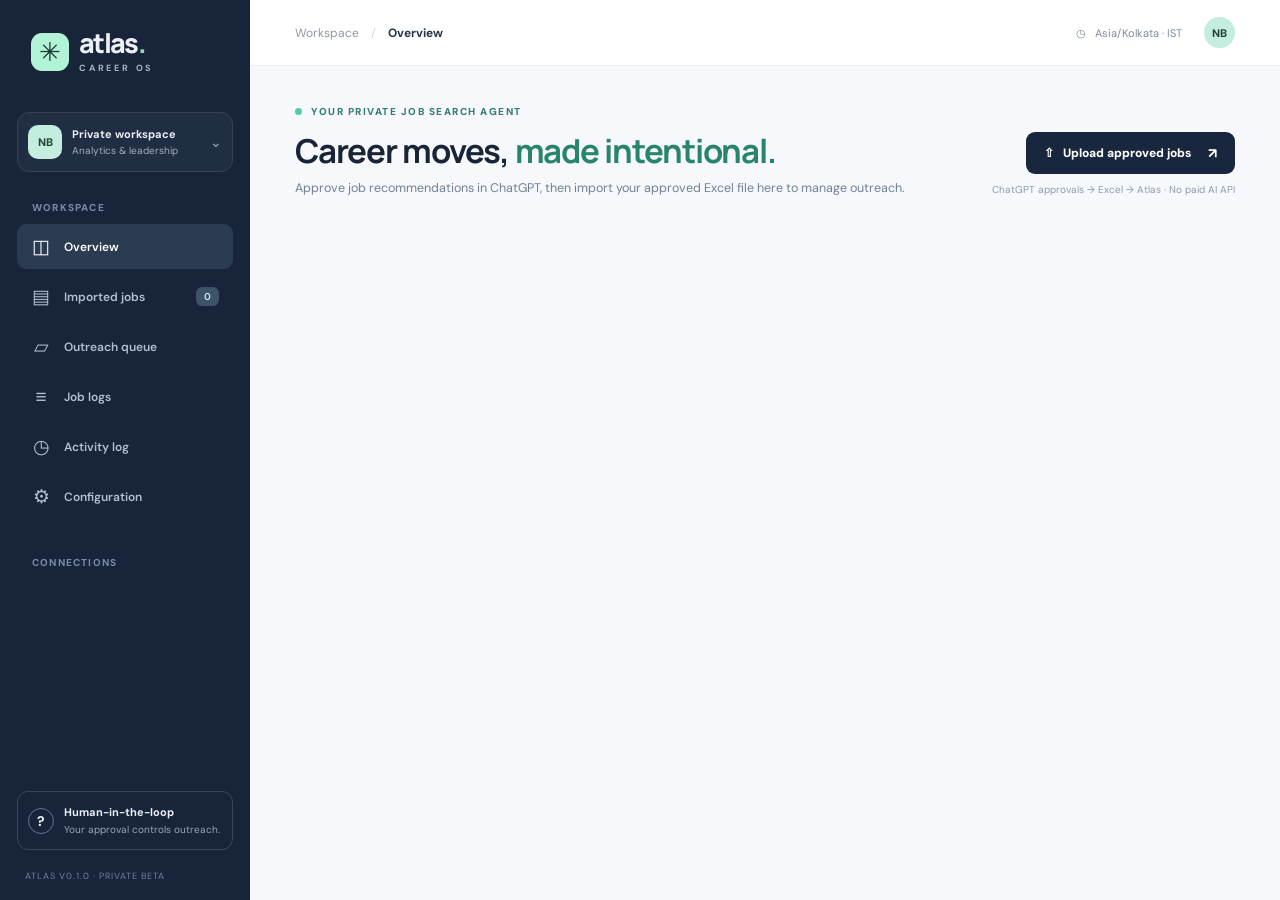
==== commit 195b496f: "Add paginated outreach workspace and per-job audit dashboard" ====
--- a/public/index.html
+++ b/public/index.html
@@ -16,6 +16,8 @@
 .modal.review-modal{width:min(760px,calc(100vw - 28px));max-height:90vh;overflow-y:auto}
 .modal.review-modal .resume-bullet{accent-color:#1c8062}
 
+
+.workspace-counts{display:grid;grid-template-columns:repeat(4,1fr);gap:12px;margin-bottom:18px}.workspace-counts .metric{cursor:pointer;text-align:left}.workspace-counts strong{display:block;font-size:26px;color:#183b34}.workspace-counts span{display:block;margin-top:8px;color:#687d78}.table-scroll{overflow-x:auto}.health-panel{margin:16px 0}.health-panel>summary{cursor:pointer;padding:16px;font-size:12px;font-weight:700}.workspace-pagination{display:flex;align-items:center;justify-content:flex-end;gap:10px;padding:15px;font-size:12px;color:#6b7b8d}.workspace-pagination span{margin-right:auto}.workspace-updated{font-size:11px;color:#75877f;padding:12px 18px}.outreach-table td small{display:block;margin-top:7px}.outreach-detail{display:grid;grid-template-columns:1.2fr 1fr;gap:26px;background:#f8fbfa;padding:20px;border-radius:12px}.email-body{font-family:inherit;white-space:pre-wrap;overflow-wrap:anywhere;line-height:1.7;max-height:420px;overflow:auto}.log-filters{display:flex;align-items:end;gap:12px;flex-wrap:wrap;padding:18px;margin-bottom:18px}.log-filters label{font-size:11px;color:#697b72;flex:1;min-width:125px}.job-timeline{list-style:none;padding:10px 24px;border-left:2px solid #b9dbcc;margin:12px 25px}.job-timeline li{padding:12px 0;font-size:12px}.job-timeline p{color:#708076;overflow-wrap:anywhere}.timeline-contact{display:inline-block;margin-left:10px;border-radius:5px;background:#e0efe8;padding:4px 8px}.log-error{padding:12px;background:#fff0ed;color:#a43b2c;border-radius:8px}@media(max-width:800px){.workspace-counts{grid-template-columns:repeat(2,1fr)}.outreach-detail{grid-template-columns:1fr}.workspace-pagination{flex-wrap:wrap}}
 </style>
 </head><body>
   <div class="app-shell" id="app-shell">
@@ -27,6 +29,7 @@
         <button data-page="overview" class="nav-item active"><span class="nav-ico">◫</span><span>Overview</span></button>
         <button data-page="jobs" class="nav-item"><span class="nav-ico">▤</span><span>Imported jobs</span><span id="nav-job-count" class="nav-count">0</span></button>
         <button data-page="outbox" class="nav-item"><span class="nav-ico">▱</span><span>Outreach queue</span></button>
+        <button data-page="logs" class="nav-item"><span class="nav-ico">≡</span><span>Job logs</span></button>
         <button data-page="activity" class="nav-item"><span class="nav-ico">◷</span><span>Activity log</span></button>
         <button data-page="settings" class="nav-item"><span class="nav-ico">⚙</span><span>Configuration</span></button>
       </nav>
@@ -46,399 +49,6 @@
   </div>
   <div class="toast-host" id="toasts"></div>
   <dialog class="modal" id="form-dialog"><div class="modal-content"><button class="modal-close" id="close-dialog" aria-label="Close">×</button><div id="modal-inner"></div></div></dialog>
-  <script>
-const state = { data:null, dashboard:null, page:'overview', selected:'', filter:'all', search:'', dashboardFilter:'all', dashboardPage:1, jobPage:1, importIds:[], refreshBusy:false };
-let rrAutoTimer=null;
-let rrBusy=false;
-const $ = id => document.getElementById(id);
-const escapeHtml = v => String(v??'').replace(/[&<>"']/g,c=>({'&':'&amp;','<':'&lt;','>':'&gt;','"':'&quot;',"'":'&#39;'}[c]));
-const safeUrl = v => {try{const u=new URL(v);return ['http:','https:'].includes(u.protocol)?escapeHtml(u.href):''}catch{return ''}};
-const fmt = s => {if(!s)return 'Not scheduled';try{return new Date(s.endsWith('Z')||s.includes('+')?s:s+'Z').toLocaleString('en-IN',{dateStyle:'medium',timeStyle:'short',timeZone:'Asia/Kolkata'})+' IST'}catch{return s}};
-const initials = s => String(s||'?').split(/[ \-]+/).filter(Boolean).slice(0,2).map(x=>x[0].toUpperCase()).join('');
-const sClass = s => String(s||'').replace(/[^a-z_]/ig,'');
-const jobOf = id => state.data?.jobs.find(j=>j.id===id);
-const api = async (path,opts={}) => {const r=await fetch(path,{headers:{'Content-Type':'application/json'},...opts});const d=await r.json().catch(()=>({}));if(!r.ok)throw Error(d.detail||`Request failed (${r.status})`);return d};
-function toast(message,error=false){const n=document.createElement('div');n.className='toast'+(error?' error':'');n.textContent=message;$('toasts').appendChild(n);setTimeout(()=>n.remove(),5100)}
-async function load(){if(state.refreshBusy)return;state.refreshBusy=true;try{const [overview,dashboard]=await Promise.all([api('/api/overview'),api('/api/outreach/dashboard').catch(()=>null)]);state.data=overview;state.dashboard=dashboard;if(!state.data.jobs.some(j=>j.id===state.selected&&j.status!=='archived'))state.selected=state.data.jobs.find(j=>j.status!=='archived')?.id||'';render()}catch(err){if(err.message.includes('Sign in')){showLogin()}else if(err.message.includes('PostgreSQL')||err.message.includes('DATABASE_URL')){showSetup()}else toast(err.message,true)}finally{state.refreshBusy=false}}
-function showLogin(){$('page-content').innerHTML=`<section class="panel" style="margin:70px auto;max-width:520px;padding:40px;text-align:center"><div style="font-size:35px">✳</div><h1>Welcome to Atlas</h1><p class="summary-mini">A private workspace for research, approvals and Gmail outreach. Sign in with the Google account configured as the owner.</p><a class="btn btn-dark" href="/api/auth/google/start">Sign in with Google ↗</a></section>`}
-function showSetup(){$('page-content').innerHTML=`<section class="panel" style="margin:70px auto;max-width:650px;padding:40px;text-align:center"><div style="font-size:35px">✳</div><h1>One more step: connect the database</h1><p class="summary-mini">Your Google sign-in worked, but Atlas needs persistent PostgreSQL storage before real job search and approvals can be saved. No data has been lost or emailed.</p><a class="btn btn-dark" href="https://vercel.com/dashboard/stores" target="_blank" rel="noopener noreferrer">Set up PostgreSQL ↗</a> &nbsp; <a class="btn btn-ghost" href="/">View setup checklist</a></section>`}
-function setPage(page){state.page=page;render();window.scrollTo({top:0,behavior:'smooth'});$('app-shell').classList.remove('open')}
-function render(){if(!state.data)return;const d=state.data;document.querySelectorAll('.nav-item').forEach(x=>x.classList.toggle('active',x.dataset.page===state.page));const labels={overview:'Overview',jobs:'Imported jobs',outbox:'Outreach queue',activity:'Activity log',settings:'Configuration',progress:'Import progress'};$('breadcrumb-page').textContent=labels[state.page];$('nav-job-count').textContent=d.jobs.filter(j=>j.status==='discovered').length;
-$('run-note').textContent=d.integrations.gemini?'AI email review · Scheduled sends require active scheduler':'ChatGPT approvals → Excel → Atlas';
-$('demo-banner').innerHTML=d.demo?`<div class="notice"><i>!</i><div><strong>DEMO ENVIRONMENT</strong> — All five sample companies and openings are fictional. No real jobs, contacts, messages or emails are being sent. Connect integrations for live use.</div></div>`:(!d.jobs.length)?`<div class="notice"><i>⇧</i><div><strong>READY FOR YOUR FIRST IMPORT</strong> — Review and approve jobs in ChatGPT, then upload the approved Excel/CSV file. No paid AI API is needed.</div></div>`:'';
-const connections=[['Google Gmail','G',d.integrations.gmail],['Spreadsheet import','▤',true],['RocketReach','R',d.integrations.rocketreach],['Email drafting model','✦',d.integrations.gemini]];
-$('sidebar-connections').innerHTML=connections.map(x=>`<div class="side-connection"><span class="service-icon">${x[1]}</span><span>${x[0]}</span><span class="service-status ${x[2]?'connected':''}" title="${x[2]?'Configured':'Not configured'}"></span></div>`).join('');
-$('metrics').innerHTML=metricCards();$('metrics').style.display=['overview','jobs'].includes(state.page)?'grid':'none';
-const view=$('main-view');if(state.page==='overview'||state.page==='jobs'){view.innerHTML=`<div class="content-grid">${jobPanel()}${detailPanel()}</div>`}else if(state.page==='progress'){view.innerHTML=progressPage()}else if(state.page==='outbox'){view.innerHTML=outboxPanel()}else if(state.page==='activity'){view.innerHTML=activityPanel()}else{view.innerHTML=settingsPanel()}
- scheduleRocketReachRecheck();
-}
-function metricCards(){const d=state.data;const approved=d.jobs.filter(j=>['approved','reply_received'].includes(j.status)).length;const scheduled=d.outreach.filter(o=>['draft_ready','scheduled','followup_scheduled','demo_draft','awaiting_gmail','pending_contact'].includes(o.status)).length;const replies=d.outreach.filter(o=>o.last_reply_at).length;
-return [
- ['Opportunities found',d.jobs.length,'Search results in workspace','▤',''],
- ['Jobs approved',approved,'Approved after your review','✓','green'],
- ['Outreach in pipeline',scheduled,'Drafted, pending or scheduled','↗','orange'],
- ['Recruiter replies',replies,'Automatically logged to tracker','✉','purple']
-].map(x=>`<div class="metric"><div class="metric-top"><span>${x[0]}</span><span class="metric-icon ${x[4]}">${x[3]}</span></div><div class="metric-number">${x[1]}</div><div class="metric-trend">${x[2]}</div></div>`).join('')}
-function jobsFiltered(){let jobs=state.data.jobs.filter(j=>j.status!=='archived').filter(j=>state.filter==='all'||(state.filter==='new'&&j.status==='discovered')||(state.filter==='approved'&&j.status==='approved')||(state.filter==='replies'&&j.status==='reply_received'));
-if(state.search){const q=state.search.toLowerCase();jobs=jobs.filter(j=>(j.company+' '+j.title+' '+j.location).toLowerCase().includes(q))}return jobs}
-function jobPanel(){let jobs=jobsFiltered();return `<section class="panel"><div class="panel-head"><div><h2>${state.page==='overview'?'Recommended opportunities':'Job discovery'}</h2><small>Ranked by skills, leadership fit and contact accessibility</small></div><div><button class="link-button" data-action="show-progress">◷ Automation progress</button> <button class="link-button" data-action="import">+ Add job</button></div></div><div class="filters">${[['all','All roles'],['new','New'],['approved','Approved'],['replies','Replies']].map(([k,t])=>`<button class="filter ${state.filter===k?'active':''}" data-filter="${k}">${t}</button>`).join('')}<input class="search-field" id="job-search" value="${escapeHtml(state.search)}" placeholder="⌕ Search roles..." aria-label="Search roles"></div><div class="job-list">${jobs.length?jobs.slice((state.jobPage-1)*20,state.jobPage*20).map(jobCard).join(''):`<div class="empty"><div class="empty-icon">⌕</div>No matching jobs in this view.</div>`}</div><p style="padding:10px">Page ${state.jobPage} / ${Math.max(1,Math.ceil(jobs.length/20))} <button data-action="jobs-prev">Previous</button> <button data-action="jobs-next">Next</button></p></section>`}
-function jobCard(j){return `<div class="job-card ${j.id===state.selected?'selected':''}" data-job="${j.id}" tabindex="0"><div class="company-icon">${escapeHtml(initials(j.company))}</div><div class="job-summary"><div class="job-row-top"><div><div class="job-title">${escapeHtml(j.title)}</div><div class="job-company">${escapeHtml(j.company)} · ${escapeHtml(j.location)}</div></div><div class="mini-score">${Number(j.fit_score).toFixed(1)} <small>/10</small></div></div><div class="job-tags"><span class="tag soft">${escapeHtml(j.arrangement)}</span><span class="tag ${j.is_demo?'demo':''}">${j.is_demo?'DEMO':escapeHtml(j.source)}</span>${j.status==='discovered'?'':`<span class="tag green">${escapeHtml(j.status.replaceAll('_',' '))}</span>`}</div><div class="job-bottom"><span>◷ ${escapeHtml(j.post_age)}</span><span><strong>${j.contacts.length}</strong> contacts identified</span>${!j.is_demo?`<button type="button" class="btn btn-small btn-red" data-action="delete-job" data-id="${j.id}" title="Remove job from imported jobs">Delete</button>`:''}</div></div></div>`}
-
-function contactCard(c,index){if(!c)return `<div class="contact-unknown">Contact ${index} — Not identified. No hiring relationship or email is assumed.</div>`;
-const rr=c.rocketreach_status||'not_started';
-const canLookup=state.data?.integrations.rocketreach&&c.linkedin_url&&!c.email;
-const recheck=['pending','awaiting_email','pending_manual'].includes(rr);
-const exhausted=Number(c.rocketreach_lookup_count||0)>=2;
-const action=recheck?'rocketreach-check':'rocketreach';
-const label=rr==='pending_manual'?'↻ Check existing lookup manually':recheck?'↻ Recheck existing lookup (no new lookup)':rr==='not_started'?'⌕ Find work email via RocketReach':exhausted?'Maximum lookups reached':'↻ Retry paid RocketReach lookup';
-const lookupButton=canLookup?`<button class="btn btn-small btn-ghost" style="margin-top:9px" data-action="${action}" data-id="${c.id}" data-retry="${rr!=='not_started'}" ${exhausted&&!recheck?'disabled':''}>${label}</button>`:'';
-const next=c.rocketreach_next_check_at?new Date(c.rocketreach_next_check_at).toLocaleTimeString('en-IN',{timeZone:'Asia/Kolkata',hour:'numeric',minute:'2-digit'}):'';
-const statusText=rr==='awaiting_email'?'No email yet — automatically rechecking the same lookup':rr==='pending'?'RocketReach is enriching this contact':rr==='pending_manual'?'Still processing — automatic checks paused; you can check again manually':rr==='not_found'?'No professional email after available checks; manual retry may consume another credit':rr.replaceAll('_',' ');
-const lookupInfo=rr!=='not_started'&&!c.email?`<p class="hint">RocketReach: ${escapeHtml(statusText)}${next&&recheck?` · Next check around ${escapeHtml(next)} IST`:''}</p>`:'';
-return `<div class="contact-box"><div class="contact-top"><div class="contact-avatar">${escapeHtml(initials(c.name))}</div><div class="contact-info"><strong>${escapeHtml(c.name)}</strong><small>${escapeHtml(c.category)} · ${escapeHtml(c.relationship)}</small></div>${c.email?'<span class="status scheduled">Email found</span>':''}</div><p>${escapeHtml(c.reason||'Connection to this opening requires verification.')}</p>${c.email?`<p><b>Email:</b> ${escapeHtml(c.email)} <span class="muted">(${escapeHtml(c.email_status)})</span></p>`:''}${c.linkedin_url?`<a class="contact-link" href="${safeUrl(c.linkedin_url)}" target="_blank" rel="noreferrer">View LinkedIn profile ↗</a>`:''}${lookupInfo}${lookupButton}</div>`}
-function detailPanel(){const j=jobOf(state.selected);if(!j)return `<section class="panel"><div class="empty">Choose a job to view hiring contacts and fit.</div></section>`;
-const o=j.outreach;return `<section class="panel"><div class="panel-head"><div><h2>Opportunity details</h2><small>Evidence first · No invented contacts</small></div><span class="status ${sClass(j.status)}">${escapeHtml(j.status.replaceAll('_',' '))}</span></div><div class="detail-body"><div class="detail-hero"><div class="detail-logo">${escapeHtml(initials(j.company))}</div><div class="detail-hero-main"><h3 class="detail-title">${escapeHtml(j.title)}</h3><p class="detail-company">${escapeHtml(j.company)} · ${escapeHtml(j.location)}</p><span class="status ${j.is_demo?'demo_draft':'pending_contact'}">${j.is_demo?'DEMO SAMPLE':escapeHtml(j.verification.replaceAll('_',' '))}</span></div></div><div class="detail-stat-row"><span class="detail-pill">◷ ${escapeHtml(j.post_age)}</span><span class="detail-pill">${escapeHtml(j.experience)}</span><span class="detail-pill">${escapeHtml(j.leadership)}</span></div><div class="section-title">WHY YOU MATCH</div><div class="fit-box"><div class="fit-bubble">✓</div><div><strong>Preliminary fit · ${Number(j.fit_score).toFixed(1)}/10</strong><p>${escapeHtml(j.fit_why)}</p></div></div><div class="section-title">HIRING-SIDE CONTACTS <span class="muted">(${j.contacts.length}/2)</span></div>${contactCard(j.contacts[0],1)}${contactCard(j.contacts[1],2)}<button class="action-inline" data-action="contact" data-id="${j.id}">+ Add a contact or verified professional email</button><div class="section-title">POSTING EVIDENCE</div>${j.post_url?`<a class="source-link" target="_blank" rel="noreferrer" href="${safeUrl(j.post_url)}">↗ Open original source (${escapeHtml(j.source)})</a>`:`<p class="summary-mini">No real source exists for this fictional demonstration vacancy.</p>`}<details class="summary-mini"><summary>Read imported job description</summary><div style="white-space:pre-wrap;margin-top:10px;max-height:400px;overflow:auto">${escapeHtml(j.jd||"No detailed JD was imported.")}</div></details><p class="hint">Posting status: ${escapeHtml(j.verification)}. Date source: ${escapeHtml(j.posting_date_kind)}. Gaps: ${escapeHtml(j.gaps)}</p><div class="detail-actions">${!j.is_demo?(state.data?.resumes?.some(r=>r.configured)?`<button class="btn btn-ghost" data-action="gemini-preview" data-id="${j.id}">Review email + choose resume</button>`:`<button class="btn btn-ghost" data-page="settings">Upload a resume first</button>`):''}${j.status==='discovered'?`${state.data?.demo?`<button class="btn btn-green" data-action="approve" data-id="${j.id}">✓ Approve demo job</button>`:''}<button class="btn btn-red" data-action="reject" data-id="${j.id}">× Pass</button>`:o?`<button class="btn btn-dark" data-action="outreach" data-id="${o.id}">↗ View outreach</button>`:''}</div><div class="detail-note">${!j.is_demo?`<button class="btn btn-red" data-action="delete-job" data-id="${j.id}">Delete imported job</button>`:""} Choose your Analytics or Data Science resume. The uploaded PDF is attached unchanged. Atlas never sends from this review flow.</div></div></section>`}
-function outreachDashboard(){
- const d=state.dashboard;if(!d)return '<div class="panel">Loading dashboard…</div>';
- const s=d.summary;
- const cards=[['all','Emails sent',s.sent],['replied','Replies received',s.replied],['unread','Unread replies',s.unread],['pending','My action pending',s.action_pending]];
- const rows=d.items.filter(x=>x.sent_at).filter(x=>state.dashboardFilter==='all'||(state.dashboardFilter==='replied'&&x.last_reply_at)||(state.dashboardFilter==='unread'&&x.last_reply_at&&!x.reply_read)||(state.dashboardFilter==='pending'&&x.last_reply_at&&!x.action_done&&!['bounce','out_of_office'].includes(x.last_reply_class)));
- const pages=Math.max(1,Math.ceil(rows.length/15));state.dashboardPage=Math.min(state.dashboardPage,pages);
- const shown=rows.slice((state.dashboardPage-1)*15,state.dashboardPage*15);
- return '<section class="panel" style="padding:18px;margin-bottom:18px"><h3>Outreach tracking dashboard</h3><p>Click a metric to filter.</p><div style="display:flex;gap:12px;flex-wrap:wrap">'+cards.map(([key,label,value])=>'<button data-dashboard-filter="'+key+'" style="cursor:pointer;padding:15px;border:2px solid '+(state.dashboardFilter===key?'#247bba':'#dfe5ec')+';border-radius:10px"><strong>'+value+'</strong><br>'+label+'</button>').join('')+'</div><table class="outreach-table"><thead><tr><th>Job / contact</th><th>Sent</th><th>Reply</th><th>Read</th><th>My action</th></tr></thead><tbody>'+shown.map(x=>'<tr><td><strong>'+escapeHtml(x.company)+'</strong><small style="display:block">'+escapeHtml(x.title)+' · '+escapeHtml(x.contact_name||x.to_email)+'</small></td><td>'+fmt(x.sent_at)+'</td><td>'+(x.last_reply_at?fmt(x.last_reply_at)+' · '+escapeHtml(x.last_reply_class):'Awaiting reply')+'</td><td>'+(x.last_reply_at?'<button class="btn btn-small" data-action="reply-read" data-id="'+x.id+'" data-value="'+!x.reply_read+'">'+(x.reply_read?'Read':'Mark read')+'</button>':'—')+'</td><td>'+(x.last_reply_at?'<button class="btn btn-small" data-action="reply-action" data-id="'+x.id+'" data-value="'+!x.action_done+'">'+(x.action_done?'Done':'Action pending')+'</button>':'—')+'</td></tr>').join('')+'</tbody></table><p>Page '+state.dashboardPage+' / '+pages+' · '+rows.length+' records <button data-action="dashboard-prev">Previous</button> <button data-action="dashboard-next">Next</button></p></section>';
-}
-function schedulerStatusPanel(){
- const s=state.data?.settings||{};
- const cadence=Number(s.scheduler_cadence_minutes||15);
- const next=new Date(Math.ceil((Date.now()+1000-5*60000)/(cadence*60000))*cadence*60000+5*60000);
- const lastRun=s.scheduler_last_tick?new Date(s.scheduler_last_tick):null;
- const stale=!lastRun||Date.now()-lastRun.getTime()>40*60000;
- const groups=[
-  ['Email sending',s.scheduler_send_last_run,s.scheduler_send_last_success,s.scheduler_send_last_result],
-  ['Gmail reply checks',s.scheduler_reply_last_run,s.scheduler_reply_last_success,s.scheduler_reply_last_result]
- ];
- return `<section class="panel" style="padding:18px;margin-bottom:16px"><div style="display:flex;justify-content:space-between;gap:10px;flex-wrap:wrap;align-items:center"><h3>Production automation</h3><span class="status ${stale?'needs_attention':'scheduled'}">${stale?'⚠ No recent worker heartbeat':'✓ Worker reported recently'}</span></div><p class="hint">Vercel Schedules targets the full Atlas worker every ${cadence} minutes (next nominal trigger ${fmt(next.toISOString())}). Actual dispatch and delivery can be delayed; verify last attempted and successful checks below.</p><div style="display:grid;grid-template-columns:repeat(auto-fit,minmax(230px,1fr));gap:12px;margin-top:12px">${groups.map(([label,run,success,result])=>`<div style="border:1px solid #dce2ea;border-radius:10px;padding:13px"><strong>${label}</strong><div class="hint">Last attempted: ${run?fmt(run):'Never'}</div><div class="hint">Last successful check: ${success?fmt(success):'Never'}</div><div class="hint" style="overflow-wrap:anywhere">Result: ${escapeHtml(result||'No run recorded')}</div><div class="hint">Next nominal refresh: ${fmt(next.toISOString())}</div></div>`).join('')}</div>${stale?'<p class="hint" style="color:#a45016">Scheduler heartbeat is missing or old; verify that Vercel Schedules deployed and is enabled.</p>':''}</section>`;
-}
-function outboxPanel(){const rows=state.data.outreach;const overdue=rows.filter(o=>o.status==='scheduled'&&o.due_at&&new Date(o.due_at).getTime()<Date.now()-120000);const heartbeat=state.data.settings?.scheduler_last_tick;const last=heartbeat?new Date(heartbeat).getTime():0;const stale=!last||Date.now()-last>40*60000;const warning=(overdue.length||stale)?`<div class="settings-banner" style="margin:0 0 16px;border:1px solid #e6a45c"><strong>⚠ Scheduled email delivery needs attention.</strong> ${overdue.length?overdue.length+' scheduled email(s) are overdue. ':''}${stale?'No recent successful scheduler heartbeat. ':''}<span>Last heartbeat: ${heartbeat?fmt(heartbeat):'Never recorded'}.</span> <button class="btn btn-small btn-dark" data-action="check-sends">Check due emails now</button><p class="hint">A scheduled status does not prove delivery. Open Vercel → Project → Schedules to verify the recurring trigger if heartbeat is stale.</p></div>`:'';return schedulerStatusPanel()+outreachDashboard()+warning+`<div class="section-top"><div><h2>Reviewed outreach drafts</h2><p>Review drafts, schedule a send, or edit a pending send time.</p></div><div><button class="btn btn-ghost" data-action="check-sends">▶ Check due emails now</button> <button class="btn btn-ghost" data-action="run-automation">Run queued automation</button> <button class="btn btn-ghost" data-action="refresh">↻ Refresh</button></div></div><div class="panel wide-panel"><table class="outreach-table"><thead><tr><th>Opportunity</th><th>Recipient</th><th>Status</th><th>Next action</th><th>Resume / Controls</th></tr></thead><tbody>${rows.length?rows.map(o=>{const j=jobOf(o.job_id);return `<tr><td><strong>${escapeHtml(j?.company||'—')}</strong>${escapeHtml(j?.title||'')}</td><td>${escapeHtml(o.to_email||'Pending discovery')}<small style="display:block;margin-top:5px">${o.gmail_draft_id?'Gmail draft available':'No Gmail draft created'}</small></td><td><span class="status ${sClass(o.status)}">${escapeHtml(o.status.replaceAll('_',' '))}</span></td><td>${fmt(o.due_at)}<small style="display:block;margin-top:5px">Follow-ups: ${o.followup_count}</small></td><td><div class="two-buttons"><a class="btn btn-small btn-ghost" href="/api/outreach/${o.id}/resume.pdf">↓ Resume</a>${o.gmail_draft_id?`<a class="btn btn-small btn-ghost" target="_blank" href="https://mail.google.com/mail/u/0/#drafts">Edit Gmail draft ↗</a>`:''}${['draft_ready','scheduled'].includes(o.status)&&o.gmail_draft_id?`<button class="btn btn-small btn-dark" data-action="schedule" data-id="${o.id}">${o.status==='scheduled'?'Edit schedule':'Schedule'}</button>${o.status==='scheduled'?`<button class="btn btn-small btn-ghost" data-action="unschedule" data-id="${o.id}">Unschedule</button>`:''}`:''}${['draft_ready','scheduled','followup_scheduled','demo_draft','awaiting_gmail','pending_contact','needs_attention'].includes(o.status)?`<button class="btn btn-small btn-red" data-action="cancel" data-id="${o.id}">Cancel</button>`:''}${state.data.demo&&['awaiting_gmail','pending_contact','needs_attention'].includes(o.status)?`<button class="btn btn-small btn-green" data-action="prepare" data-id="${o.id}">Prepare draft</button>`:''}</div>${o.error?`<small style="display:block;color:#b96364;margin-top:7px">${escapeHtml(o.error)}</small>`:''}</td></tr>`}).join(''):`<tr><td colspan="5"><div class="empty">No outreach yet. Approve a suitable job to create one.</div></td></tr>`}</tbody></table></div><div class="settings-banner" style="margin-top:17px">Editing a scheduled draft in Gmail changes what will be sent. Check its recipient, attachment, subject and body before the send time. Follow-ups are disabled.</div>`}
-function activityPanel(){const ev=state.data.events;return `<div class="section-top"><div><h2>Activity & audit trail</h2><p>Track every approval, draft, scheduled send and reply.</p></div></div><div class="panel">${ev.length?ev.map(e=>`<div class="activity-row"><div class="activity-dot"></div><div><strong>${escapeHtml(e.action.replaceAll('_',' '))}</strong><p>${e.job_id?escapeHtml(jobOf(e.job_id)?.company||''):'System event'} · ${escapeHtml(Object.keys(e.details||{}).slice(0,2).map(k=>k+': '+String(e.details[k]).slice(0,60)).join(' · '))}</p></div><time>${fmt(e.at)}</time></div>`).join(''):`<div class="empty">No activity recorded yet.</div>`}</div>`}
-function settingsPanel(){const d=state.data,i=d.integrations,s=d.settings;const row=(a,b)=>`<div class="config-row"><span>${escapeHtml(a)}</span><strong>${escapeHtml(b)}</strong></div>`;return schedulerStatusPanel()+`<div class="section-top"><div><h2>Atlas configuration</h2><p>Research and job approvals happen in ChatGPT. Atlas stores only the jobs you choose to import.</p></div></div><div class="settings-banner">Your ChatGPT daily job-search task is separate from Atlas. Open the ChatGPT task notification, approve jobs in that conversation, and upload the resulting Excel file here. Atlas does not call an AI search API or a Telegram bot.</div><div class="config-grid"><div class="panel config-panel"><h3>Approved-job import</h3>${row('Source','ChatGPT-approved Excel / CSV')}${row('Maximum import','250 rows per file')}${row('Duplicate detection','By original job URL')}${row('Original source verification','Required before outreach')}${row('Job search API','Disabled')}</div><div class="panel config-panel"><h3>Email calendar</h3>${row('Allowed days','Monday–Friday')}${row('Sending window',s.send_start+'–'+s.send_end+' IST')}${row('Preferred time',s.send_time+' IST')}${row('Automated Excel outreach',s.auto_import_enabled?'Enabled':'Starts on next Excel upload')}${row('Scheduled sending',s.scheduler_ready?'CRON_SECRET configured; verify Vercel Schedules activation and heartbeat':'CRON_SECRET required')}${row('Last worker heartbeat',s.scheduler_last_tick||'No successful heartbeat recorded')}<button class="btn btn-small btn-ghost" data-action="check-replies">Check Gmail replies now</button>${row('Last worker result',s.scheduler_last_result||'None')}<button class="btn btn-small btn-ghost" data-action="scheduler-settings">Edit worker interval (${s.scheduler_interval_minutes||5} min)</button> <button class="btn btn-small btn-ghost" data-action="check-sends">Check due emails now</button><button class="btn btn-small btn-ghost" data-action="holidays">Edit holidays (${(s.holidays||[]).length})</button><p class="hint">Adding a holiday moves pending emails to the next working day at the same time.</p>${row('Follow-ups',s.followup_enabled?'Enabled':'Disabled')}${row('Follow-up interval',s.followup_hours+' elapsed hours')}${row('Maximum attempts',s.max_followups)}</div><div class="panel config-panel"><h3>Connections</h3>${row('Gmail OAuth',i.gmail?'Connected':'Not connected')}${row('Telegram alerts',i.telegram?'Configured':'Needs TELEGRAM_BOT_TOKEN and TELEGRAM_CHAT_ID in Vercel')}<button class="btn btn-small btn-ghost" data-action="test-telegram">Send Telegram test notification</button>${row('Spreadsheet upload','Ready · no paid AI API')}${row('Optional RocketReach',i.rocketreach?'API key configured · lookup unverified':'Not configured')}${row('Gemini API',i.gemini?'Key configured · click Test API':'Not configured')}${row('Gemini model',i.gemini_model||'gemini-3.5-flash-lite')}<button class="btn btn-small btn-ghost" style="margin-top:12px" data-action="email-prompt">Edit email generation prompt</button>${i.gemini?'<button class="btn btn-small btn-ghost" style="margin-top:12px" data-action="gemini-test">Test Gemini API connection</button>':''}<a class="btn btn-green" href="/api/auth/gmail/start" style="margin-top:16px">Connect Gmail separately ↗</a><p class="hint">Gmail access is requested only when you explicitly connect outreach.</p></div><div class="panel config-panel"><h3>Safety & privacy</h3>${row('Execution mode',d.demo?'Local demonstration':'Live environment')}${row('Database',i.database)}${row('ChatGPT job approval','Before import')}${row('Outreach approval','Separate step in Atlas')}${row('OAuth token storage','Encrypted')}${row('Failed/ambiguous send','Held for review')}<p class="hint">Imported posting dates and contact relationships remain unverified until you check original sources.</p></div><div class="panel config-panel"><h3>Your two resumes</h3>
-<p class="hint">Upload your final PDFs once. Atlas previews and attaches the selected file unchanged — no rewriting, reformatting or project selection.</p>
-${(d.resumes||[]).map(r=>`<form class="fixed-resume-form" data-kind="${r.id}" style="margin-top:18px">
-<strong>${escapeHtml(r.label)}</strong><p class="hint">${r.configured?escapeHtml(r.filename)+' · '+r.page_count+' page(s)':'Not uploaded'}</p>
-<label class="form-label">${escapeHtml(r.label)} PDF (maximum 4 MB)</label>
-<input class="form-input" type="file" name="file" accept="application/pdf,.pdf" required>
-${r.configured?'<label class="hint"><input type="checkbox" name="replace" required> Replace the saved PDF for future drafts</label>':''}
-<button type="submit" class="btn btn-dark" style="margin-top:10px">${r.configured?'Replace':'Save'} PDF</button></form>`).join('')}
-<p class="hint">Existing Gmail drafts keep their original attachment until you explicitly replace the draft.</p></div></div>`}
-function modal(html){$('form-dialog').classList.remove('review-modal');$('modal-inner').innerHTML=html;$('form-dialog').showModal()}
-function closeModal(){$('form-dialog').close()}
-function importDialog(){modal(`<h2>Add a job posting</h2><p>Paste a real job link and the information visible on the page. Imported records are marked unverified until investigated.</p><form id="import-form"><label class="form-label">Company *</label><input class="form-input" name="company" required maxlength="180" placeholder="Company name"><label class="form-label">Job title *</label><input class="form-input" name="title" required maxlength="220" placeholder="Analytics Manager"><label class="form-label">Original post URL *</label><input class="form-input" name="post_url" type="url" pattern="https://.*" required placeholder="https://..."><label class="form-label">Location</label><input class="form-input" name="location" placeholder="Gurugram"><label class="form-label">Job description (optional)</label><textarea class="form-input form-textarea" name="jd" maxlength="6000" placeholder="Paste job description..."></textarea><button class="btn btn-dark" type="submit">Add to pipeline ↗</button></form>`)}
-
-function sheetDialog(){
- if(state.data?.demo){modal('<h2>Spreadsheet import preview</h2><p>The live Atlas workspace accepts Excel and CSV files, validates original job links, and saves contacts to Neon without a paid AI API. This browser-only demo contains fictional data and cannot import real jobs.</p><a class="btn btn-dark" href="/">Go to Atlas sign-in ↗</a>');return;}
- modal(`<h2>Upload approved jobs</h2>
- <p>Approve jobs in your ChatGPT daily digest, then upload the Excel (.xlsx) or CSV containing only those approved jobs. Atlas saves the links and up to two potential hiring contacts per job, and skips duplicate URLs. <strong>No OpenAI API key required.</strong></p>
- <p><a class="btn btn-ghost" href="/api/spreadsheets/template.xlsx" download>↓ Download Excel template</a></p>
- <form id="sheet-import-form"><label class="form-label">Choose completed Excel or CSV file</label>
- <input class="form-input" type="file" name="file" accept=".xlsx,.csv" required>
- <p class="hint">Maximum 2 MB or 250 rows. Accepts the Atlas Jobs template or ChatGPT's Approved Jobs sheet (Company, Role, Job Source URL). Only rows marked Approved are imported when an Approval column exists.</p>
- <button class="btn btn-dark" type="submit">Import and validate jobs ↗</button></form>
- <div style="border-top:1px solid #e5ebf2;margin:22px 0 18px"></div>
- <h3>Or paste CSV directly</h3><p>Useful if a scheduled task provides CSV text instead of an attached spreadsheet.</p>
- <form id="csv-import-form"><textarea class="form-input form-textarea" name="csv_text" rows="5" maxlength="400000" required placeholder="company,title,location,post_url,..."></textarea>
- <button class="btn btn-ghost" type="submit" style="margin-top:10px">Import pasted CSV ↗</button></form>
- <p class="hint">Imported posting dates, job details and hiring relationships are marked unverified until you check the original sources. Import queues outreach; Vercel sends scheduled emails.</p>`);
-}
-let atlasProgressTimer=null;
-async function showAutomationProgress(){state.page='progress';render();await refreshAutomationProgress();return;
-
- clearInterval(atlasProgressTimer);
- modal('<h2>Excel outreach · live progress</h2><p>Tracking every job and contact. This panel refreshes every 4 seconds while open.</p><div id="atlas-progress-content">Loading events…</div><button class="btn btn-ghost" data-action="progress-refresh">Refresh progress</button>');
- await refreshAutomationProgress();
- atlasProgressTimer=setInterval(()=>{if(!document.getElementById('atlas-progress-content')){clearInterval(atlasProgressTimer);return}refreshAutomationProgress()},4000);
-}
-async function refreshAutomationProgress(){
- const el=document.getElementById('atlas-progress-content');if(!el)return;
- try{
-  const data=await api('/api/automation/progress'+(state.importIds.length?'?job_ids='+encodeURIComponent(state.importIds.join(',')):''));
-  const labels={auto_contact_queued:'Queued',auto_contact_processing:'Processing contact',auto_contact_email_search:'Searching RocketReach',auto_contact_email_found:'Email found',auto_contact_enrichment_pending:'Waiting for RocketReach',auto_draft_building:'Building email draft',auto_gmail_draft_created:'Gmail draft created',auto_email_drafted_and_scheduled:'Scheduled ✓',auto_outreach_failed:'Needs attention',auto_job_no_contacts:'No contacts'};
-  el.innerHTML=data.jobs.map((j,jobIndex)=>{
-   const events=data.events.filter(e=>e.job_id===j.id);
-   const contacts=j.contacts.map((contact,index)=>{
-    const steps=events.filter(e=>e.outreach_id===contact.outreach_id).slice().reverse();
-    const complete=['scheduled','sent','reply_received'].includes(contact.status);
-    const percent=complete?100:contact.status==='needs_attention'?100:steps.some(e=>e.action==='auto_gmail_draft_created')?75:steps.some(e=>e.action==='auto_contact_email_found')?40:steps.length?15:0;
-    return `<div style="padding:10px 0;border-top:1px solid #e5ebf2"><strong>Contact ${index+1}: ${escapeHtml(contact.contact_name)}</strong> · ${escapeHtml(contact.status.replaceAll('_',' '))}<div style="background:#e5ebf2;height:7px;border-radius:8px;margin:9px 0"><div style="background:${contact.status==='needs_attention'?'#dc6464':'#2b967c'};height:7px;width:${percent}%;border-radius:8px"></div></div><small>${escapeHtml(contact.contact_email||'Email not found yet')}</small><div style="max-height:180px;overflow:auto">${steps.map(e=>`<div style="font-size:12px;padding:4px 0">${escapeHtml(new Date(e.at).toLocaleString())} · ${escapeHtml(labels[e.action]||e.action)}${e.details?.error?' — '+escapeHtml(e.details.error):''}</div>`).join('')||'<small>Waiting for worker</small>'}</div></div>`;
-   }).join('');
-   return `<div style="border:1px solid #e5ebf2;border-radius:12px;padding:14px;margin:12px 0"><strong>Job ${jobIndex+1} of ${data.jobs.length}: ${escapeHtml(j.company)} — ${escapeHtml(j.title)}</strong>${contacts||'<p>No contact queued</p>'}</div>`;
-  }).join('')||'<p>No jobs found.</p>';
- }catch(e){el.textContent='Progress unavailable: '+e.message}
-}
-function progressPage(){return `<div class="section-top"><div><h2>Imported jobs · live automation</h2><p>Job by job, contact by contact; Vercel handles scheduled delivery.</p></div><button class="btn btn-ghost" data-action="progress-refresh">Refresh</button></div><section class="panel" style="padding:18px"><div id="atlas-progress-content">Loading…</div></section>`}
-function sheetResult(result){
- const details=(result.errors||[]).slice(0,20).map(e=>'<li>'+escapeHtml(e)+'</li>').join('');
- modal(`<h2>Import complete</h2><p><strong>${result.created} new jobs</strong> saved in Atlas. ${result.duplicates} duplicate links skipped; ${result.skipped} invalid rows skipped; ${result.contacts_created} potential hiring contacts imported.</p>
- ${details?'<p>Items to review:</p><ul style="max-height:220px;overflow:auto">'+details+'</ul>':''}
- <p class="hint">Every imported job remains unverified until you inspect its original posting. No emails were sent.</p>
- <button class="btn btn-dark" type="button" data-action="show-progress">Track automation progress ↗</button> <button class="btn btn-ghost" type="button" id="import-done">View imported jobs</button>`);
-}
-async function handleSheetSubmit(form){
- const submit=form.querySelector('button[type="submit"]');
- submit.disabled=true;
- try{
-  let result;
-  if(form.id==='sheet-import-form'){
-   const file=form.querySelector('input[type="file"]').files[0];
-   if(!file)throw Error('Select a spreadsheet first.');
-   if(file.size>2000000)throw Error('File must be 2 MB or smaller.');
-   const response=await fetch('/api/jobs/import-spreadsheet',{method:'POST',body:new FormData(form),credentials:'same-origin'});
-   result=await response.json().catch(()=>({detail:'Unexpected server response'}));
-   if(!response.ok)throw Error(result.detail||'Spreadsheet upload failed.');
-  }else{
-   result=await api('/api/jobs/import-csv',{method:'POST',body:JSON.stringify({csv_text:form.querySelector('textarea').value})});
-  }
-  await load();
-setInterval(()=>{if(['outbox','settings','overview','jobs','progress'].includes(state.page)&&!document.querySelector('dialog[open]'))load().then(()=>{if(state.page==='progress')refreshAutomationProgress()})},4000);
-  if((result.job_ids||[]).length){
-   state.importIds=result.job_ids;
-   closeModal();setPage('progress');await refreshAutomationProgress();
-   api('/api/automation/run-now',{method:'POST'}).then(()=>refreshAutomationProgress()).catch(e=>toast('Automation worker: '+e.message,true));
-  }else sheetResult(result);
-  toast(result.created+' new jobs; '+result.contacts_created+' contacts added; '+result.duplicates+' existing jobs');
- }catch(err){
-  const message=escapeHtml(err.message||'Unable to import this file.');
-  modal(`<h2>Import validation failed</h2><p>${message}</p><p>Atlas accepts both the official <strong>Jobs</strong> template and ChatGPT's <strong>Approved Jobs</strong> export. Check that each row has a company, role and original HTTPS job link.</p><p><a class="btn btn-ghost" href="/api/spreadsheets/template.xlsx" download>↓ Download compatible Excel template</a></p><button class="btn btn-dark" type="button" id="retry-sheet-import">Try another file</button>`);
-  toast('Import failed — see validation details.',true);
- }
- finally{submit.disabled=false}
-}
-
-async function promptDialog(){
- try{
-  const result=await api('/api/search/prompt');
-  modal('<h2>Your job-search research prompt</h2><p>Copy this research brief into your scheduled ChatGPT task. Editing it here saves a copy in Atlas but does not automatically update your ChatGPT task.</p><form id="prompt-form"><label class="form-label">Research instructions</label><textarea class="form-input form-textarea" name="prompt" rows="17" minlength="100" maxlength="24000" required style="min-height:300px;width:100%;resize:vertical">'+escapeHtml(result.prompt)+'</textarea><p class="hint">Search engine sources must be cited. No vacancy, date or contact should be invented.</p><button class="btn btn-ghost" type="button" id="copy-research-prompt">Copy prompt for scheduled ChatGPT task</button> <button class="btn btn-dark" type="submit">Save prompt copy ↗</button></form>');
- }catch(err){toast(err.message,true)}
-}
-async function emailPromptDialog(){
- try{
-  const result=await api('/api/email/prompt');
-  modal('<h2>Email generation prompt</h2><p>Atlas reads the imported job description, uses these instructions to select relevant approved achievements and draft the opening and closing. Review every email before creating a Gmail draft.</p><form id="email-prompt-form"><label class="form-label">Your instructions</label><textarea class="form-input form-textarea" name="prompt" rows="12" minlength="100" maxlength="6000" required style="min-height:260px;width:100%;resize:vertical">'+escapeHtml(result.prompt)+'</textarea><p class="hint">Career claims remain limited to Atlas’s approved achievement sentences. The imported JD is treated as untrusted source text.</p><button class="btn btn-dark" type="submit">Save email prompt</button></form>');
- }catch(err){toast('Email prompt unavailable: '+err.message,true)}
-}
-
-function scheduleDialog(id){
- const row=state.data.outreach.find(x=>x.id===id);if(!row)return;
- const date=row.due_at?new Date(row.due_at):new Date(Date.now()+86400000);
- const parts=new Intl.DateTimeFormat('en-CA',{timeZone:'Asia/Kolkata',year:'numeric',month:'2-digit',day:'2-digit',hour:'2-digit',minute:'2-digit',hourCycle:'h23'}).formatToParts(date);
- const get=k=>parts.find(x=>x.type===k)?.value||'';
- const value=`${get('year')}-${get('month')}-${get('day')}T${row.due_at?get('hour')+':'+get('minute'):state.data.settings.send_time}`;
- modal(`<h2>${row.status==='scheduled'?'Edit scheduled email':'Schedule reviewed email'}</h2><p>Recipient: ${escapeHtml(row.to_email)}. Atlas will send the current Gmail draft at the chosen time if the scheduler is active.</p><form id="schedule-form" data-id="${escapeHtml(id)}"><label class="form-label">Send date and time (IST)</label><input class="form-input" name="due_at" type="datetime-local" value="${value}" required><p class="hint">Manual scheduling: any future day and time, including weekends and holidays. Automatic scheduling rules do not apply. Delivery depends on the scheduler running.</p><button class="btn btn-dark" type="submit">${row.status==='scheduled'?'Save new time':'Schedule email'}</button></form>`);
-}
-function schedulerSettingsDialog(){
- const value=state.data.settings.scheduler_interval_minutes||5;
- modal(`<h2>Scheduled email worker</h2><p>GitHub checks Atlas every 5 minutes. Choose how frequently Atlas runs the full automation and reply-monitoring tasks. Due emails are checked on every 5-minute heartbeat regardless of this setting.</p><form id="scheduler-settings-form"><label class="form-label">Automation interval</label><select class="form-input" name="interval_minutes">${[5,10,15,30,60].map(n=>`<option value="${n}" ${n===value?'selected':''}>Every ${n} minutes</option>`).join('')}</select><p class="hint">The worker must be running with a valid GitHub Actions secret. This setting cannot make GitHub run faster than 5 minutes.</p><button class="btn btn-dark" type="submit">Save interval</button></form>`);
-}
-function holidaysDialog(){
- const days=state.data.settings.holidays||[];
- modal(`<h2>Email holidays</h2><p>One YYYY-MM-DD date per line. Pending scheduled emails on a newly added holiday move to the next working day at their chosen time.</p><form id="holidays-form"><textarea class="form-input form-textarea" name="dates" rows="10" placeholder="2026-11-10" style="width:100%">${escapeHtml(days.join('\n'))}</textarea><button class="btn btn-dark" type="submit">Save holidays and recalculate</button></form>`);
-}
-function contactDialog(id){modal(`<h2>Add hiring-side contact</h2><p>Only add a person whose identity you can support with an original post or professional profile. Email is optional.</p><form id="contact-form" data-jobid="${id}"><label class="form-label">Name *</label><input class="form-input" name="name" required placeholder="Contact's verified name"><label class="form-label">Current role</label><input class="form-input" name="title" placeholder="Talent Acquisition / Director of Analytics"><label class="form-label">LinkedIn profile URL</label><input class="form-input" name="linkedin_url" type="url" placeholder="https://www.linkedin.com/in/..."><label class="form-label">Professional email (optional)</label><input class="form-input" name="email" type="email" placeholder="Only a genuinely sourced address"><label class="form-label">Evidence URL</label><input class="form-input" name="evidence_url" type="url" placeholder="Link to job announcement/profile"><button type="submit" class="btn btn-dark">Save contact</button></form>`)}
-function scheduleRocketReachRecheck(){
- if(rrAutoTimer)clearTimeout(rrAutoTimer);
- if(!state.data||!['overview','jobs'].includes(state.page))return;
- const job=jobOf(state.selected);
- const contact=job?.contacts?.find(c=>!c.email&&['pending','awaiting_email'].includes(c.rocketreach_status));
- if(!contact)return;
- const due=Date.parse(contact.rocketreach_next_check_at||'')||Date.now()+15000;
- const delay=Math.min(180000,Math.max(1000,due-Date.now()+1000));
- rrAutoTimer=setTimeout(()=>{if(!rrBusy&&jobOf(state.selected)?.contacts?.some(c=>c.id===contact.id))rocketreachAction(contact.id,true,false,true)},delay);
-}
-async function rocketreachAction(id,check=false,retry=false,automatic=false){
- if(rrBusy)return;
- if(!check){
-  const warning=retry?'Retry RocketReach lookup? This may use ANOTHER paid credit. Atlas first checks the previous lookup and enforces a cooldown.':
-    'Start a RocketReach person lookup? This may use a credit. Atlas will recheck this same lookup automatically; no email will be sent.';
-  if(!confirm(warning))return;
- }
- rrBusy=true;
- try{
-  const endpoint=`/api/contacts/${id}/rocketreach/${check?'check':'lookup'}`;
-  const result=await api(endpoint,{method:'POST',body:JSON.stringify({retry:!!retry})});
-  await load();
-  if(result.status==='returned')toast('Work email found and saved. Verify the hiring relationship before outreach.');
-  else if(result.status==='already_found'&&!automatic)toast('Email already exists; no new lookup made.');
-  else if(result.status==='not_found'&&!automatic)toast('No work email after rechecks. A paid retry may be available after the cooldown.');
-  else if(result.status==='api_error')toast('RocketReach: '+(result.detail||'API error'),true);
-  else if(!automatic&&!check)toast('Lookup started. Atlas will recheck this same RocketReach request automatically.');
-  else if(!automatic&&check)toast(result.detail||'RocketReach status checked.');
- }catch(e){if(!automatic)toast(e.message,true)}
- finally{rrBusy=false;}
-}
-
-async function geminiTest(){
- try{
-  toast('Testing Gemini model access…');
-  const result=await api('/api/integrations/gemini/test',{method:'POST'});
-  toast('Gemini API connected and responding: '+result.model);
- }catch(err){toast('Gemini API test failed: '+err.message,true)}
-}
-let reviewedJobId = '';
-let reviewedPdfPreviewed = false;
-
-async function uploadFixedResume(form){
- const file=form.querySelector('input[type=file]')?.files?.[0];
- if(!file){toast('Select your final PDF.',true);return;}
- const button=form.querySelector('button[type=submit]');
- if(button)button.disabled=true;
- try{
-  const data=new FormData();data.append('file',file);
-  const current=state.data.resumes.find(r=>r.id===form.dataset.kind);
-  if(current?.configured){if(!form.querySelector('[name=replace]')?.checked)throw Error('Confirm replacement first.');data.append('expected_sha256',current.sha256);}
-  const response=await fetch('/api/resumes/'+form.dataset.kind,{method:'POST',body:data});
-  const result=await response.json().catch(()=>({}));
-  if(!response.ok)throw Error(result.detail||'Resume upload failed.');
-  await load();
-  toast('PDF saved unchanged. Choose this version when reviewing an application.');
- }catch(e){toast(e.message,true)}
- finally{if(button)button.disabled=false;}
-}
-
-let reviewResumes=[];
-function selectedResume(){
- const selected=reviewResumes.find(r=>r.id===$('reviewed-resume')?.value);
- if(!selected)throw Error('Choose an uploaded resume.');
- return {resume_id:selected.id,resume_sha256:selected.sha256};
-}
-
-async function geminiPreview(id){
- try{
-  toast('Selecting relevant achievements for your email…');
-  const r=await api('/api/jobs/'+id+'/gemini-preview',{method:'POST'});
-  if(!r.resumes?.length)throw Error('Resume selection was not returned. Please refresh Atlas.');
-  const j=jobOf(id);reviewedJobId=id;reviewedPdfPreviewed=false;reviewResumes=r.resumes;
-  const status=r.mode==='ai_email'?'Email draft ready':'Facts-only email draft';
-  const warning=r.warning?'<p class="hint" style="color:#a34e3b">'+escapeHtml(r.warning)+'</p>':'';
-  const resumePicker='<label class="form-label" for="reviewed-resume">Resume version</label><select class="form-input" id="reviewed-resume">'+r.resumes.map(v=>'<option value="'+v.id+'">'+escapeHtml(v.label+' — '+v.filename)+'</option>').join('')+'</select>';
-  const contacts=(j?.contacts||[]).filter(c=>c.email&&c.id);
-  const contactPicker=contacts.length?'<label class="form-label" style="margin-top:16px">Hiring contact / Gmail recipient</label><select class="form-input" id="reviewed-contact">'+contacts.map(c=>'<option value="'+escapeHtml(c.id)+'">'+escapeHtml(c.name+' — '+c.email)+'</option>').join('')+'</select>':'<p class="hint" style="color:#a34e3b">No contact email yet. Add a verified hiring contact or use RocketReach before creating a Gmail draft.</p>';
-  const replace=j?.outreach?.gmail_draft_id?'<label style="display:block;margin-top:12px;font-size:13px"><input type="checkbox" id="replace-reviewed-draft"> Replace existing Gmail draft (overwrites any edits already made in Gmail)</label>':'';
-  modal('<h2>Review application email</h2><p><strong>'+escapeHtml(status)+'</strong> · '+escapeHtml(r.model)+'</p>'+
-   '<p class="hint">Review the email claims and choose one of your unchanged PDFs. Nothing is sent.</p>'+warning+
-   '<label class="form-label">Subject</label><input id="gemini-subject" class="form-input" maxlength="200" value="'+escapeHtml(r.subject)+'">'+
-   '<label class="form-label" style="margin-top:12px">Email body</label><textarea id="gemini-body" class="form-input form-textarea" style="min-height:260px" rows="12">'+escapeHtml(r.body)+'</textarea>'+
-   '<button type="button" class="btn btn-ghost" id="copy-gemini-preview" style="margin-top:12px">Copy edited email</button>'+
-   '<h3 style="margin-top:22px">Choose your resume</h3><p class="hint">Atlas attaches the exact uploaded file without editing it.</p>'+resumePicker+
-   '<button type="button" class="btn btn-ghost" id="preview-reviewed-resume" style="margin-top:16px">Preview selected resume PDF</button>'+
-   contactPicker+replace+
-   '<label style="display:block;margin-top:14px;font-size:13px"><input type="checkbox" id="review-confirm"> I have reviewed the recipient, email and selected PDF.</label>'+
-   '<div id="draft-error" role="alert" style="display:none;margin-top:12px;padding:10px;border:1px solid #efd3d3;border-radius:8px;color:#a24d55"></div>'+
-   '<button type="button" class="btn btn-dark" id="create-reviewed-draft" '+(!contacts.length?'disabled':'')+' style="margin-top:14px;width:100%">Create verified Gmail draft with PDF — do not send</button>'+
-   '<p class="hint">Gmail draft creation requires explicit confirmation. Atlas does not send or schedule this draft.</p>');
-  $('form-dialog').classList.add('review-modal');
- }catch(err){toast('Email preview failed: '+err.message,true)}
-}
-
-async function previewReviewedResume(){
- let win=null;
- try{
-  const selection=selectedResume();
-  win=window.open('','_blank');
-  if(win)win.document.write('<p>Opening your original PDF…</p>');
-  const response=await fetch('/api/jobs/'+reviewedJobId+'/reviewed-resume.pdf',{
-    method:'POST',headers:{'Content-Type':'application/json'},
-    body:JSON.stringify(selection)});
-  if(!response.ok){const error=await response.json().catch(()=>({}));throw Error(error.detail||'PDF preview failed');}
-  const blob=await response.blob();
-  if(blob.type!=='application/pdf')throw Error('Unexpected PDF response');
-  const url=URL.createObjectURL(blob);
-  if(win){win.location.href=url;}else{
-   const a=document.createElement('a');a.href=url;a.download='Atlas_Reviewed_Resume.pdf';a.click();
-  }
-  reviewedPdfPreviewed=JSON.stringify(selectedResume())===JSON.stringify(selection);
-  if(!reviewedPdfPreviewed)throw Error('Selection changed. Preview the selected resume again.');
-  setTimeout(()=>URL.revokeObjectURL(url),120000);
- }catch(e){if(win)win.close();toast(e.message,true)}
-}
-
-async function createReviewedDraft(){
- const button=$('create-reviewed-draft');
- try{
-  const error=$('draft-error');if(error)error.style.display='none';
-  const selection=selectedResume();
-  if(!reviewedPdfPreviewed)throw Error('Click Preview selected resume PDF, review the opened file, then click Create draft again.');
-  if(!$('review-confirm')?.checked)throw Error('Confirm you reviewed the recipient, email and resume.');
-  const job=jobOf(reviewedJobId);
-  const contact=job?.contacts.find(c=>c.id===$('reviewed-contact')?.value);
-  if(!contact?.email)throw Error('Select a hiring contact with a professional email.');
-  if(job?.outreach?.gmail_draft_id&&!$('replace-reviewed-draft')?.checked)
-   throw Error('Confirm replacement of the existing Gmail draft before continuing.');
-  const subject=$('gemini-subject')?.value?.trim()||'';
-  const body=$('gemini-body')?.value?.trim()||'';
-  if(!subject||!body)throw Error('Enter a subject and email body.');
-  if(button)button.disabled=true;
-  const result=await api('/api/jobs/'+reviewedJobId+'/reviewed-draft',{
-   method:'POST',body:JSON.stringify({
-    contact_id:contact.id,recipient_email:contact.email,subject,body,
-    ...selection,reviewed:true,
-    replace_existing_draft:!!$('replace-reviewed-draft')?.checked})});
-  closeModal();
-  await load();
-  modal('<h2>Gmail draft verified</h2><p>Gmail confirmed your reviewed email and attached PDF.</p>'+
-   '<p><strong>Recipient:</strong> '+escapeHtml(result.recipient_email)+'</p>'+
-   '<p><strong>Attachment:</strong> '+escapeHtml(result.resume_filename)+'</p>'+
-   '<p class="hint">No email was sent or scheduled. Open Gmail to review the draft before sending it manually.</p>'+
-   '<a class="btn btn-dark" href="'+safeUrl(result.gmail_url)+'" target="_blank" rel="noreferrer">Open Gmail drafts ↗</a>');
- }catch(e){const error=$('draft-error');if(error){error.textContent='Draft not created: '+e.message;error.style.display='block';error.scrollIntoView({block:'nearest'});}else toast('Draft not created: '+e.message,true)}
- finally{if(button)button.disabled=false;}
-}
-async function mutate(path){try{await api(path,{method:'POST'});await load();toast('Updated successfully.')}catch(e){toast(e.message,true)}}
-document.addEventListener('submit',async e=>{if(e.target.classList.contains('fixed-resume-form')){e.preventDefault();return uploadFixedResume(e.target);}if(['sheet-import-form','csv-import-form'].includes(e.target.id)){e.preventDefault();await handleSheetSubmit(e.target)}});
-document.addEventListener('click',e=>{if(e.target.closest('#preview-reviewed-resume'))return previewReviewedResume();if(e.target.closest('#create-reviewed-draft'))return createReviewedDraft();if(e.target.closest('#copy-gemini-preview')){const subject=$('gemini-subject')?.value||'';const body=$('gemini-body')?.value||'';navigator.clipboard.writeText('Subject: '+subject+'\n\n'+body).then(()=>toast('Email preview copied. No Gmail draft created.')).catch(()=>toast('Copy failed; select and copy the text manually.',true));}if(e.target.closest('#import-done')){closeModal();setPage('jobs')}if(e.target.closest('#retry-sheet-import')){sheetDialog()}if(e.target.closest('#copy-research-prompt')){const value=document.querySelector('#prompt-form textarea')?.value||'';navigator.clipboard.writeText(value).then(()=>toast('Prompt copied. Paste it into your scheduled ChatGPT task.')).catch(()=>toast('Copy failed. Select the text and copy manually.',true));}});
-document.addEventListener('click',async e=>{
- const btn=e.target.closest('[data-page],[data-filter],[data-dashboard-filter],[data-job],[data-action]');if(!btn)return;
- if(btn.dataset.page){setPage(btn.dataset.page);return}
- if(btn.dataset.filter){state.filter=btn.dataset.filter;state.jobPage=1;render();return}
- if(btn.dataset.dashboardFilter){state.dashboardFilter=btn.dataset.dashboardFilter;state.dashboardPage=1;render();return}
- if(btn.dataset.job){state.selected=btn.dataset.job;render();return}
- const action=btn.dataset.action,id=btn.dataset.id;
- if(action==='dashboard-prev'){state.dashboardPage=Math.max(1,state.dashboardPage-1);render();return}
- if(action==='dashboard-next'){state.dashboardPage++;render();return}
- if(action==='jobs-prev'){state.jobPage=Math.max(1,state.jobPage-1);render();return}
- if(action==='jobs-next'){state.jobPage++;render();return}
- if(action==='import')return importDialog();
- if(action==='show-progress')return showAutomationProgress();
- if(action==='progress-refresh')return refreshAutomationProgress();
- if(action==='reply-read'||action==='reply-action'){try{await api('/api/outreach/'+id+'/'+(action==='reply-read'?'reply-read':'action-done'),{method:'PUT',body:JSON.stringify({value:btn.dataset.value==='true'})});await load()}catch(e){toast(e.message,true)}return}
- if(action==='delete-job'){if(!confirm('Remove this job? Unsent jobs and drafts are deleted. Sent jobs are archived to preserve reply tracking.'))return;try{const result=await api('/api/jobs/'+id,{method:'DELETE'});toast(result.archived?'Job archived; sent conversations preserved.':'Job deleted; you may reimport it.');if(state.selected===id)state.selected='';await load()}catch(e){toast(e.message,true)}return}
- if(action==='contact')return contactDialog(id);
- if(action==='outreach')return setPage('outbox');
- if(action==='refresh')return load();
- if(action==='scheduler-settings')return schedulerSettingsDialog();
- if(action==='check-replies'){try{const r=await api('/api/email/replies/check-now',{method:'POST'});toast('Reply check: '+JSON.stringify(r.replies));await load()}catch(e){toast(e.message,true)}return}
- if(action==='test-telegram'){try{const r=await api('/api/integrations/telegram/test',{method:'POST'});toast(r.sent?'Telegram test message accepted':'Telegram notification not sent')}catch(e){toast(e.message,true)}return}
- if(action==='check-sends'){try{const r=await api('/api/email/scheduler/check-now',{method:'POST'});toast('Send check: '+JSON.stringify(r.sending));await load()}catch(e){toast(e.message,true)}return}
- if(action==='run-automation'){try{const result=await api('/api/automation/run-now',{method:'POST'});toast(`Processed ${result.automation.processed} queued jobs; scheduled ${result.automation.scheduled}.`);await load()}catch(e){toast(e.message,true)}return}
-
- if(action==='email-prompt')return emailPromptDialog();
- if(action==='holidays')return holidaysDialog();
- if(action==='schedule')return scheduleDialog(id);
- if(action==='unschedule'){if(confirm('Keep the Gmail draft but remove its send time?'))return mutate(`/api/outreach/${id}/unschedule`)}
- if(action==='gemini-test')return geminiTest();
- if(action==='gemini-preview')return geminiPreview(id);
- if(action==='rocketreach')return rocketreachAction(id,false,btn.dataset.retry==='true');
- if(action==='rocketreach-check')return rocketreachAction(id,true,false);
- if(action==='approve')return mutate(`/api/jobs/${id}/approve`);
- if(action==='reject'){if(confirm('Pass on this opportunity?'))return mutate(`/api/jobs/${id}/reject`)}
- if(action==='cancel'){if(confirm('Cancel this unsent draft or follow-up?'))return mutate(`/api/outreach/${id}/cancel`)}
- if(action==='prepare')return mutate(`/api/outreach/${id}/prepare`);
-});
-document.addEventListener('change',e=>{if(e.target.id==='reviewed-resume'){reviewedPdfPreviewed=false;if($('review-confirm'))$('review-confirm').checked=false;}});
-document.addEventListener('input',e=>{if(e.target.id==='job-search'){state.search=e.target.value;const sel=state.selected;const caret=e.target.selectionStart;render();state.selected=sel;const next=$('job-search');if(next){next.focus();next.setSelectionRange(caret,caret)}}});
-document.addEventListener('submit',async e=>{if(!['import-form','contact-form','prompt-form','email-prompt-form','schedule-form','holidays-form'].includes(e.target.id))return;e.preventDefault();const form=e.target;const payload=Object.fromEntries(new FormData(form).entries());try{if(form.id==='scheduler-settings-form'){await api('/api/email/scheduler',{method:'PUT',body:JSON.stringify({interval_minutes:Number(payload.interval_minutes)})});closeModal();await load();toast('Worker interval updated');return}if(form.id==='schedule-form'){const local=payload.due_at;const due_at=new Date(local+':00+05:30').toISOString();const result=await api('/api/outreach/'+form.dataset.id+'/schedule',{method:'PUT',body:JSON.stringify({due_at})});closeModal();await load();toast('Scheduled for '+fmt(result.outreach.due_at));return}if(form.id==='holidays-form'){const dates=payload.dates.split(/\r?\n/).map(x=>x.trim()).filter(Boolean);const result=await api('/api/email/holidays',{method:'PUT',body:JSON.stringify({dates})});closeModal();await load();toast('Holidays saved; '+result.rescheduled_ids.length+' pending email(s) moved.');return}if(form.id==='email-prompt-form'){await api('/api/email/prompt',{method:'PUT',body:JSON.stringify(payload)});closeModal();toast('Email prompt saved. It will guide the next preview.');return}if(form.id==='prompt-form'){await api('/api/search/prompt',{method:'PUT',body:JSON.stringify(payload)});closeModal();toast('Research prompt saved for ChatGPT web search');return}const path=form.id==='import-form'?'/api/jobs/import':`/api/jobs/${form.dataset.jobid}/contacts`;await api(path,{method:'POST',body:JSON.stringify(payload)});closeModal();await load();toast(form.id==='import-form'?'Job added to pipeline':'Contact saved')}catch(err){toast(err.message,true)}});
-$('close-dialog').onclick=closeModal;$('toggle-menu').onclick=()=> $('app-shell').classList.toggle('open');
-if($('edit-search-prompt')) $('edit-search-prompt').onclick=promptDialog;
-$('import-sheet').onclick=sheetDialog;
-load();
-
-</script>
+  <script src="/assets/app.js?v=workspace-1" defer></script>
+  <script src="/assets/workspace.js?v=workspace-1" defer></script>
 </body></html>
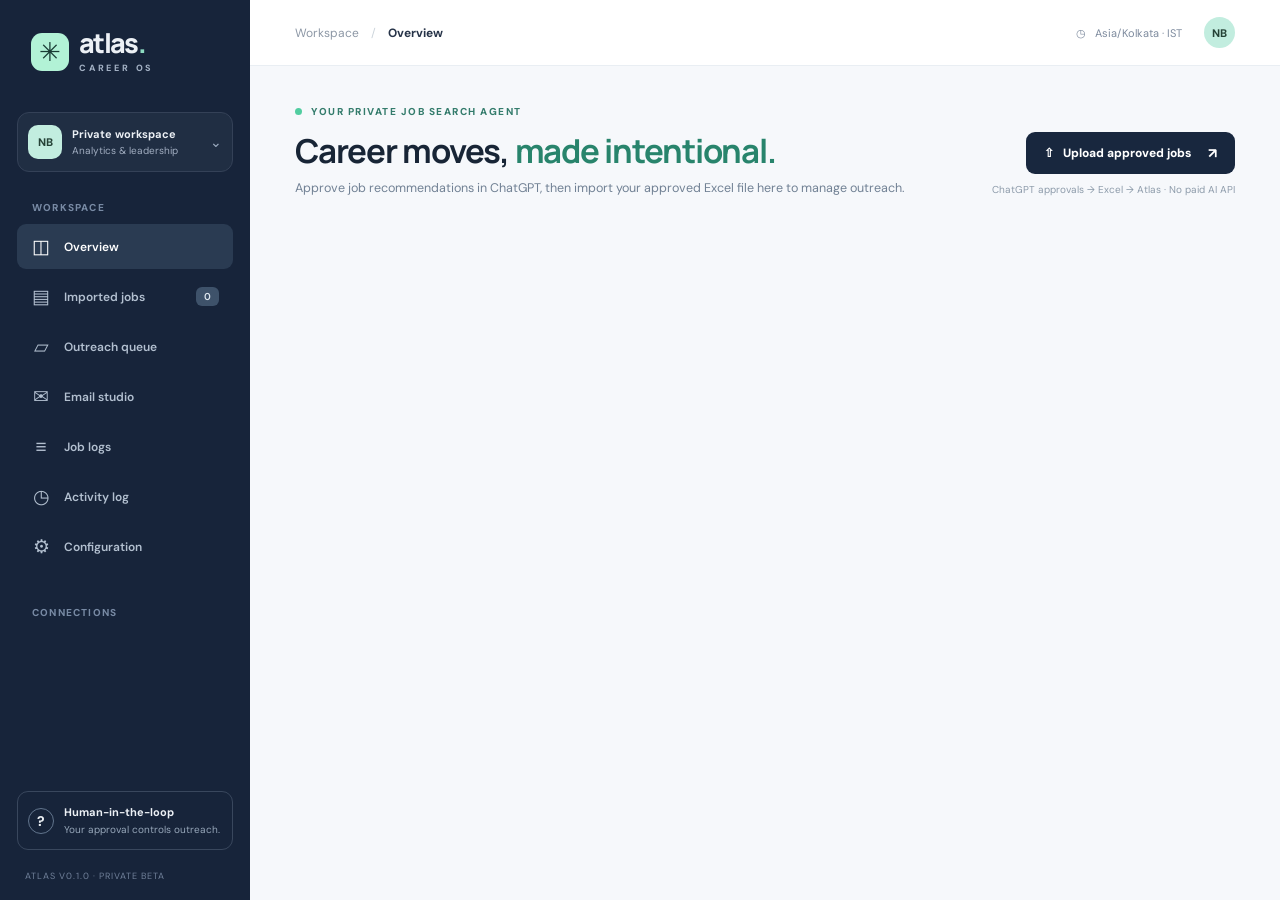
==== commit e67dcb76: "Control email drafting with templates, bounded LLM repair and final send validation" ====
--- a/public/index.html
+++ b/public/index.html
@@ -29,6 +29,7 @@
         <button data-page="overview" class="nav-item active"><span class="nav-ico">◫</span><span>Overview</span></button>
         <button data-page="jobs" class="nav-item"><span class="nav-ico">▤</span><span>Imported jobs</span><span id="nav-job-count" class="nav-count">0</span></button>
         <button data-page="outbox" class="nav-item"><span class="nav-ico">▱</span><span>Outreach queue</span></button>
+        <button data-page="emails" class="nav-item"><span class="nav-ico">✉</span><span>Email studio</span></button>
         <button data-page="logs" class="nav-item"><span class="nav-ico">≡</span><span>Job logs</span></button>
         <button data-page="activity" class="nav-item"><span class="nav-ico">◷</span><span>Activity log</span></button>
         <button data-page="settings" class="nav-item"><span class="nav-ico">⚙</span><span>Configuration</span></button>
@@ -49,6 +50,7 @@
   </div>
   <div class="toast-host" id="toasts"></div>
   <dialog class="modal" id="form-dialog"><div class="modal-content"><button class="modal-close" id="close-dialog" aria-label="Close">×</button><div id="modal-inner"></div></div></dialog>
-  <script src="/assets/app.js?v=workspace-1" defer></script>
-  <script src="/assets/workspace.js?v=workspace-1" defer></script>
+  <script src="/assets/app.js?v=controlled-1" defer></script>
+  <script src="/assets/email-controls.js?v=controlled-1" defer></script>
+  <script src="/assets/workspace.js?v=controlled-1" defer></script>
 </body></html>
